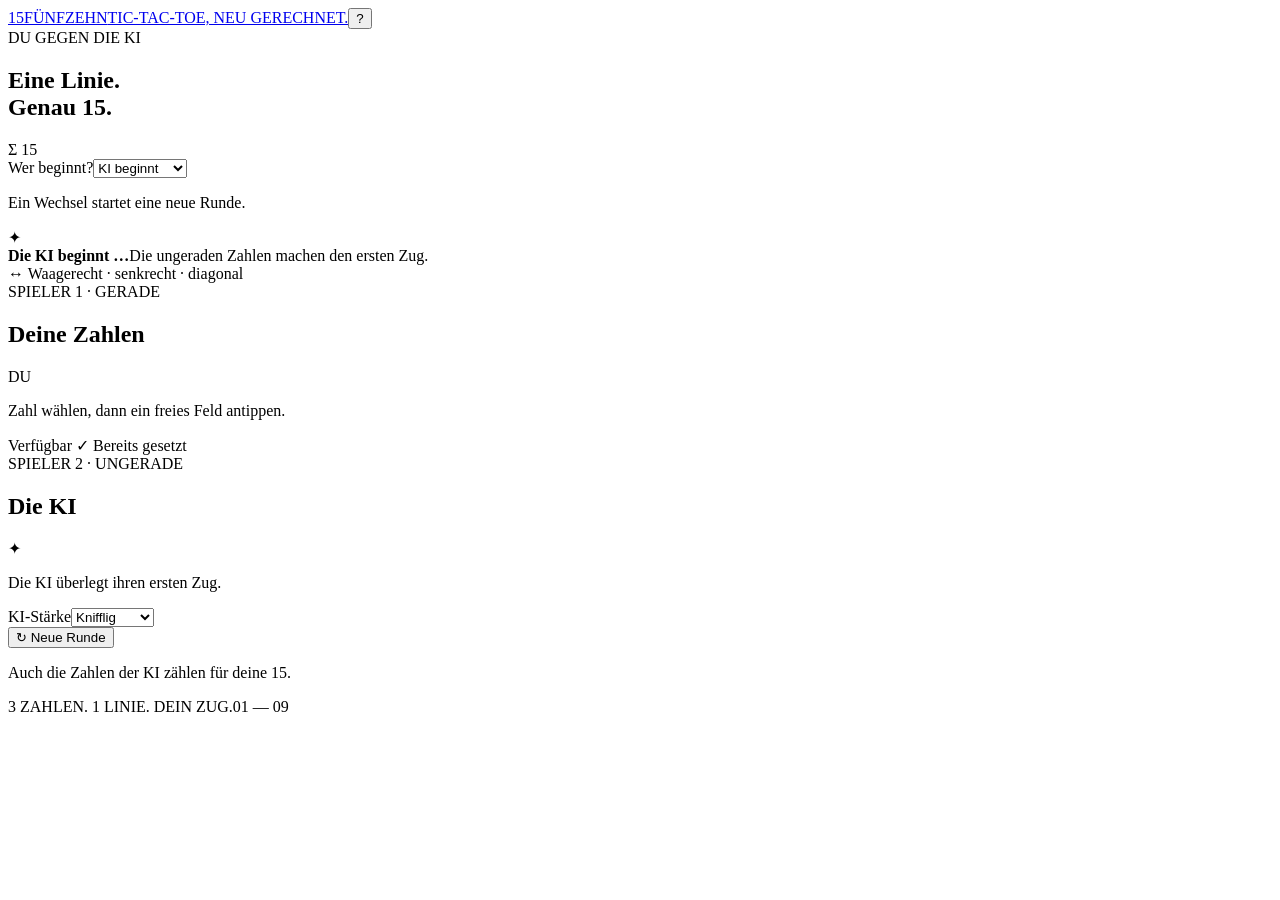
==== index.html @ 296bda31 "Spiel hinzufügen: index.html" ====
<!doctype html>
<html lang="de"><head><meta charset="UTF-8"><meta name="viewport" content="width=device-width,initial-scale=1,viewport-fit=cover"><meta name="theme-color" content="#101319"><meta name="description" content="Drei Zahlen, eine Linie, genau 15. Spiele Zahlen-Tic-Tac-Toe gegen die KI."><title>FÜNFZEHN · Zahlen Tic-Tac-Toe</title><link rel="icon" type="image/svg+xml" href="data:image/svg+xml,%3Csvg xmlns='http://www.w3.org/2000/svg' viewBox='0 0 64 64'%3E%3Crect width='64' height='64' rx='16' fill='%23c8f76b'/%3E%3Ctext x='32' y='44' text-anchor='middle' font-family='Arial' font-weight='bold' font-size='38' fill='%23101319'%3E15%3C/text%3E%3C/svg%3E"><link rel="stylesheet" href="style.css"></head>
<body><main><header><a class="brand" href="./" aria-label="Fünfzehn Startseite"><span class="mark">15</span><span>FÜNFZEHN<span class="subbrand">TIC-TAC-TOE, NEU GERECHNET.</span></span></a><button id="help" class="icon" aria-label="Spielregeln öffnen">?</button></header>
<div class="layout"><section class="game" aria-label="Spielfeld"><div class="gamehead"><div><span class="eyebrow">DU GEGEN DIE KI</span><h1>Eine Linie.<br><span>Genau 15.</span></h1></div><div class="target"><span>Σ</span> 15</div></div><div class="controls starter"><label for="starter">Wer beginnt?</label><select id="starter" aria-describedby="starter-note"><option value="1" selected>KI beginnt</option><option value="0">Du beginnst</option></select></div><p id="starter-note" class="startnote">Ein Wechsel startet eine neue Runde.</p><div class="turn" role="status" aria-live="polite"><span id="turnsymbol" class="turnsymbol">✦</span><div><strong id="status">Die KI beginnt …</strong><span id="hint">Die ungeraden Zahlen machen den ersten Zug.</span></div></div><div id="board" class="board" aria-label="Tic-Tac-Toe Spielfeld"></div><div class="boardnote"><span>↔</span> Waagerecht · senkrecht · diagonal</div><div id="result" class="result" hidden></div></section>
<aside><section class="tray yours"><div class="trayhead"><div><span class="eyebrow">SPIELER 1 · GERADE</span><h2>Deine Zahlen</h2></div><span class="badge">DU</span></div><p id="choose">Zahl wählen, dann ein freies Feld antippen.</p><div id="human" class="numbers"></div><div class="legend"><span class="legendmark"></span> Verfügbar <span class="usedmark">✓</span> Bereits gesetzt</div></section>
<section class="tray opponent"><div class="trayhead"><div><span class="eyebrow">SPIELER 2 · UNGERADE</span><h2>Die KI</h2></div><span class="spark">✦</span></div><div id="ai" class="numbers"></div><p class="last" id="last">Die KI überlegt ihren ersten Zug.</p></section>
<div class="controls"><label for="difficulty">KI-Stärke</label><select id="difficulty"><option value="easy">Entspannt</option><option value="medium" selected>Knifflig</option><option value="hard">Stark</option></select></div><button id="restart" class="restart"><span>↻</span> Neue Runde</button><p class="tip">Auch die Zahlen der KI zählen für deine 15.</p></aside></div><footer><span>3 ZAHLEN. 1 LINIE. DEIN ZUG.</span><span>01 — 09</span></footer></main>
<dialog id="rules"><div class="dialoghead"><h2>So geht Fünfzehn</h2><button class="icon" id="close" aria-label="Spielregeln schließen">×</button></div><ol><li><strong>Du spielst gerade.</strong> Du hast 2, 4, 6 und 8. Die KI hat 1, 3, 5, 7 und 9. Über „Wer beginnt?“ entscheidest du, wer den ersten Zug macht.</li><li><strong>Wählen und setzen.</strong> Tippe zuerst auf deine Zahl, dann auf ein freies Feld. Jede Zahl darf nur einmal verwendet werden.</li><li><strong>Mach die 15 voll.</strong> Wer mit seinem Zug eine waagerechte, senkrechte oder diagonale Linie aus drei Zahlen mit Summe 15 vervollständigt, gewinnt. Beide Farben zählen!</li><li><strong>Wenn du beginnst:</strong> Sobald deine vier Zahlen verbraucht sind, setzt die KI ihre übrigen Zahlen. Auch dabei kann sie noch gewinnen.</li><li><strong>Alles voll, keine 15?</strong> Dann ist die Runde unentschieden.</li></ol><div class="example"><b>2</b><span>+</span><b>9</b><span>+</span><b>4</b><span>=</span><strong>15</strong></div><p>Eine Variante von Numerical Tic-Tac-Toe.</p><a href="https://www.novelgames.com/en/numericaltictactoe/" target="_blank" rel="noopener noreferrer">Mehr über die Spielregeln</a></dialog><script type="module" src="app.js"></script></body></html>
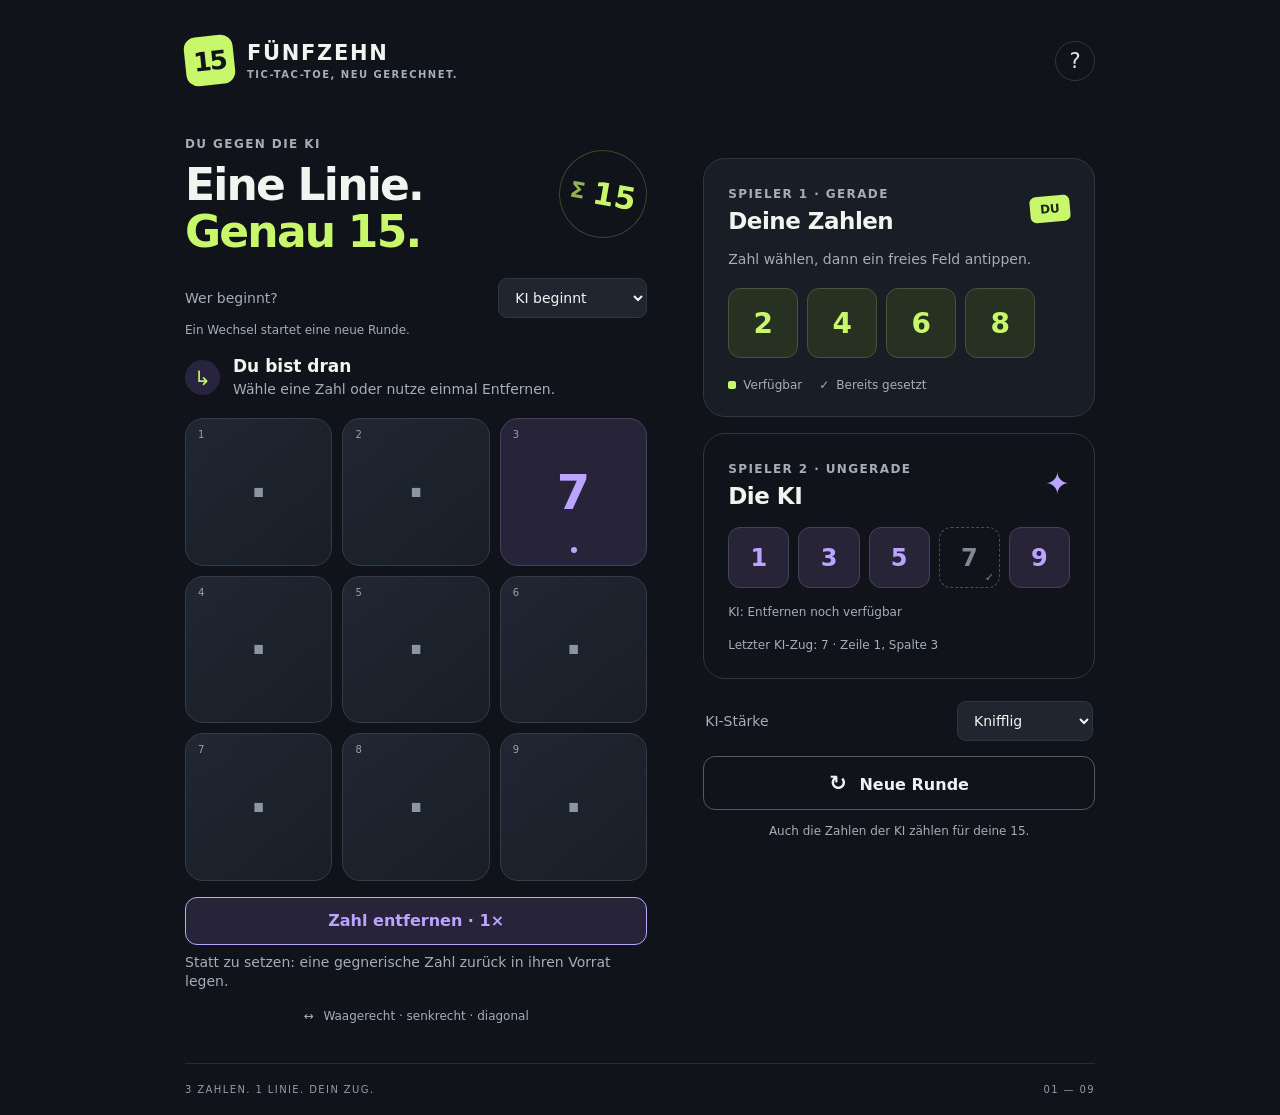
==== commit b03966ba: "Entfernen-Regel mit Anleitung und neuer KI aktivieren" ====
--- a/index.html
+++ b/index.html
@@ -1,8 +1,9 @@
 <!doctype html>
-<html lang="de"><head><meta charset="UTF-8"><meta name="viewport" content="width=device-width,initial-scale=1,viewport-fit=cover"><meta name="theme-color" content="#101319"><meta name="description" content="Drei Zahlen, eine Linie, genau 15. Spiele Zahlen-Tic-Tac-Toe gegen die KI."><title>FÜNFZEHN · Zahlen Tic-Tac-Toe</title><link rel="icon" type="image/svg+xml" href="data:image/svg+xml,%3Csvg xmlns='http://www.w3.org/2000/svg' viewBox='0 0 64 64'%3E%3Crect width='64' height='64' rx='16' fill='%23c8f76b'/%3E%3Ctext x='32' y='44' text-anchor='middle' font-family='Arial' font-weight='bold' font-size='38' fill='%23101319'%3E15%3C/text%3E%3C/svg%3E"><link rel="stylesheet" href="style.css"></head>
+<html lang="de"><head><meta charset="UTF-8"><meta name="viewport" content="width=device-width,initial-scale=1,viewport-fit=cover"><meta name="theme-color" content="#101319"><meta name="description" content="Drei Zahlen, eine Linie, genau 15. Spiele Zahlen-Tic-Tac-Toe gegen die KI."><title>FÜNFZEHN · Zahlen Tic-Tac-Toe</title><link rel="icon" type="image/svg+xml" href="data:image/svg+xml,%3Csvg xmlns='http://www.w3.org/2000/svg' viewBox='0 0 64 64'%3E%3Crect width='64' height='64' rx='16' fill='%23c8f76b'/%3E%3Ctext x='32' y='44' text-anchor='middle' font-family='Arial' font-weight='bold' font-size='38' fill='%23101319'%3E15%3C/text%3E%3C/svg%3E"><link rel="stylesheet" href="style-removal.css"></head>
 <body><main><header><a class="brand" href="./" aria-label="Fünfzehn Startseite"><span class="mark">15</span><span>FÜNFZEHN<span class="subbrand">TIC-TAC-TOE, NEU GERECHNET.</span></span></a><button id="help" class="icon" aria-label="Spielregeln öffnen">?</button></header>
-<div class="layout"><section class="game" aria-label="Spielfeld"><div class="gamehead"><div><span class="eyebrow">DU GEGEN DIE KI</span><h1>Eine Linie.<br><span>Genau 15.</span></h1></div><div class="target"><span>Σ</span> 15</div></div><div class="controls starter"><label for="starter">Wer beginnt?</label><select id="starter" aria-describedby="starter-note"><option value="1" selected>KI beginnt</option><option value="0">Du beginnst</option></select></div><p id="starter-note" class="startnote">Ein Wechsel startet eine neue Runde.</p><div class="turn" role="status" aria-live="polite"><span id="turnsymbol" class="turnsymbol">✦</span><div><strong id="status">Die KI beginnt …</strong><span id="hint">Die ungeraden Zahlen machen den ersten Zug.</span></div></div><div id="board" class="board" aria-label="Tic-Tac-Toe Spielfeld"></div><div class="boardnote"><span>↔</span> Waagerecht · senkrecht · diagonal</div><div id="result" class="result" hidden></div></section>
+<div class="layout"><section class="game" aria-label="Spielfeld"><div class="gamehead"><div><span class="eyebrow">DU GEGEN DIE KI</span><h1>Eine Linie.<br><span>Genau 15.</span></h1></div><div class="target"><span>Σ</span> 15</div></div><div class="controls starter"><label for="starter">Wer beginnt?</label><select id="starter" aria-describedby="starter-note"><option value="1" selected>KI beginnt</option><option value="0">Du beginnst</option></select></div><p id="starter-note" class="startnote">Ein Wechsel startet eine neue Runde.</p><div class="turn" role="status" aria-live="polite"><span id="turnsymbol" class="turnsymbol">✦</span><div><strong id="status">Die KI beginnt …</strong><span id="hint">Die ungeraden Zahlen machen den ersten Zug.</span></div></div><div id="board" class="board" aria-label="Tic-Tac-Toe Spielfeld"></div><button id="remove" class="remove-action" aria-pressed="false" aria-describedby="remove-note">Zahl entfernen · 1×</button><p id="remove-note" class="remove-note">Statt zu setzen: eine gegnerische Zahl zurück in ihren Vorrat legen.</p><div class="boardnote"><span>↔</span> Waagerecht · senkrecht · diagonal</div><div id="result" class="result" hidden></div></section>
 <aside><section class="tray yours"><div class="trayhead"><div><span class="eyebrow">SPIELER 1 · GERADE</span><h2>Deine Zahlen</h2></div><span class="badge">DU</span></div><p id="choose">Zahl wählen, dann ein freies Feld antippen.</p><div id="human" class="numbers"></div><div class="legend"><span class="legendmark"></span> Verfügbar <span class="usedmark">✓</span> Bereits gesetzt</div></section>
-<section class="tray opponent"><div class="trayhead"><div><span class="eyebrow">SPIELER 2 · UNGERADE</span><h2>Die KI</h2></div><span class="spark">✦</span></div><div id="ai" class="numbers"></div><p class="last" id="last">Die KI überlegt ihren ersten Zug.</p></section>
+<section class="tray opponent"><div class="trayhead"><div><span class="eyebrow">SPIELER 2 · UNGERADE</span><h2>Die KI</h2></div><span class="spark">✦</span></div><div id="ai" class="numbers"></div><p id="ai-removal" class="last">KI: Entfernen noch verfügbar</p><p class="last" id="last">Die KI überlegt ihren ersten Zug.</p></section>
 <div class="controls"><label for="difficulty">KI-Stärke</label><select id="difficulty"><option value="easy">Entspannt</option><option value="medium" selected>Knifflig</option><option value="hard">Stark</option></select></div><button id="restart" class="restart"><span>↻</span> Neue Runde</button><p class="tip">Auch die Zahlen der KI zählen für deine 15.</p></aside></div><footer><span>3 ZAHLEN. 1 LINIE. DEIN ZUG.</span><span>01 — 09</span></footer></main>
-<dialog id="rules"><div class="dialoghead"><h2>So geht Fünfzehn</h2><button class="icon" id="close" aria-label="Spielregeln schließen">×</button></div><ol><li><strong>Du spielst gerade.</strong> Du hast 2, 4, 6 und 8. Die KI hat 1, 3, 5, 7 und 9. Über „Wer beginnt?“ entscheidest du, wer den ersten Zug macht.</li><li><strong>Wählen und setzen.</strong> Tippe zuerst auf deine Zahl, dann auf ein freies Feld. Jede Zahl darf nur einmal verwendet werden.</li><li><strong>Mach die 15 voll.</strong> Wer mit seinem Zug eine waagerechte, senkrechte oder diagonale Linie aus drei Zahlen mit Summe 15 vervollständigt, gewinnt. Beide Farben zählen!</li><li><strong>Wenn du beginnst:</strong> Sobald deine vier Zahlen verbraucht sind, setzt die KI ihre übrigen Zahlen. Auch dabei kann sie noch gewinnen.</li><li><strong>Alles voll, keine 15?</strong> Dann ist die Runde unentschieden.</li></ol><div class="example"><b>2</b><span>+</span><b>9</b><span>+</span><b>4</b><span>=</span><strong>15</strong></div><p>Eine Variante von Numerical Tic-Tac-Toe.</p><a href="https://www.novelgames.com/en/numericaltictactoe/" target="_blank" rel="noopener noreferrer">Mehr über die Spielregeln</a></dialog><script type="module" src="app.js"></script></body></html>
+<dialog id="rules"><div class="dialoghead"><h2>So geht Fünfzehn</h2><button class="icon" id="close" aria-label="Spielregeln schließen">×</button></div><ol><li><strong>Du spielst gerade.</strong> Du hast 2, 4, 6 und 8. Die KI hat 1, 3, 5, 7 und 9. Über „Wer beginnt?“ entscheidest du, wer den ersten Zug macht.</li><li><strong>Wählen und setzen.</strong> Tippe zuerst auf deine Zahl, dann auf ein freies Feld. Jede Zahl darf nur einmal gleichzeitig auf dem Brett liegen.</li><li><strong>Mach die 15 voll.</strong> Wer mit seinem Zug eine waagerechte, senkrechte oder diagonale Linie aus drei Zahlen mit Summe 15 vervollständigt, gewinnt. Beide Farben zählen!</li><li><strong>Einmal entfernen.</strong> Jede Seite darf einmal pro Runde eine gegnerische Zahl entfernen statt selbst zu setzen. Die entfernte Zahl geht zurück in den Vorrat und darf erneut gesetzt werden. Du kannst die Auswahl vor dem Antippen einer Zahl abbrechen. Eine fertige 15 gewinnt sofort und kann nicht mehr entfernt werden.</li><li><strong>Keine Zahl mehr übrig?</strong> Du darfst noch entfernen, wenn deine Aktion verfügbar ist. Wer weder setzen noch entfernen kann, setzt aus.</li><li><strong>Alles voll, keine 15?</strong> Dann ist die Runde unentschieden.</li></ol><div class="example"><b>2</b><span>+</span><b>9</b><span>+</span><b>4</b><span>=</span><strong>15</strong></div><p>Eine Variante von Numerical Tic-Tac-Toe.</p><a href="https://www.novelgames.com/en/numericaltictactoe/" target="_blank" rel="noopener noreferrer">Mehr über die Spielregeln</a></dialog><script type="module" src="app-removal.js"></script></body></html>
+
--- a/style-removal.css
+++ b/style-removal.css
@@ -0,0 +1,6 @@
+:root{color-scheme:dark;--bg:#101319;--panel:#191e26;--muted:#a4adba;--lime:#c8f76b;--purple:#bba4ff;--border:#303641}*{box-sizing:border-box}body{margin:0;background:var(--bg);color:#f2f5ef;font-family:Inter,ui-sans-serif,system-ui,-apple-system,BlinkMacSystemFont,"Segoe UI",sans-serif;font-size:16px;-webkit-tap-highlight-color:transparent}button,select{font:inherit}button,a,select{touch-action:manipulation}button{cursor:pointer}button:focus-visible,a:focus-visible,select:focus-visible{outline:3px solid white;outline-offset:4px}main{max-width:990px;padding:36px 40px 20px;margin:auto}header{display:flex;align-items:center;justify-content:space-between;margin-bottom:48px}.brand{display:flex;gap:13px;align-items:center;color:inherit;text-decoration:none;font-weight:850;font-size:21px;letter-spacing:1.7px}.mark{display:grid;place-items:center;background:var(--lime);color:var(--bg);font-size:26px;letter-spacing:-2px;border-radius:12px;width:49px;height:49px;transform:rotate(-6deg)}.subbrand{display:block;font-size:10px;letter-spacing:1.5px;color:var(--muted);margin-top:4px}.icon{width:40px;height:40px;border:1px solid var(--border);border-radius:50%;background:transparent;color:#e2e7ec;font-size:21px}.layout{display:grid;grid-template-columns:1.18fr 1fr;gap:56px}.gamehead{display:flex;align-items:center;justify-content:space-between;margin-bottom:23px}.eyebrow{font-size:12px;letter-spacing:1.4px;font-weight:700;color:var(--muted)}h1{font-size:44px;letter-spacing:-1.8px;line-height:1.06;margin:10px 0 0}h1 span{color:var(--lime)}.target{font-size:31px;color:var(--lime);font-weight:700;border:1px solid #3b4829;border-radius:100%;width:88px;height:88px;display:flex;align-items:center;justify-content:center;gap:8px;transform:rotate(10deg)}.target span{font-size:22px;opacity:.7}.turn{display:flex;gap:13px;align-items:center;min-height:75px;padding:12px 0 18px}.turnsymbol{width:35px;height:35px;display:grid;place-items:center;border-radius:50%;background:#29243d;color:var(--purple);font-size:20px;flex-shrink:0}.turn strong{font-size:17px}.turn #hint{display:block;font-size:14px;color:var(--muted);margin-top:4px;line-height:1.4}.board{display:grid;grid-template-columns:repeat(3,1fr);gap:10px}.cell{aspect-ratio:1;border:1px solid #343c47;border-radius:18px;background:linear-gradient(140deg,#202733,#191e26);color:#8b96a5;position:relative;font-size:clamp(32px,5vw,48px);font-weight:750;transition:background .15s,transform .15s,border-color .15s}.cell:not(:disabled):hover{border-color:var(--lime);background:#283126}.cell:not(:disabled):active{transform:scale(.95)}.cell:disabled{cursor:default}.cell.even{color:var(--lime);background:#232d20;border-color:#485634}.cell.odd{color:var(--purple);background:#27243a;border-color:#49405e}.cell .position{position:absolute;font-size:10px;color:#96a0af;left:12px;top:10px;font-weight:500}.cell.win{border:2px solid var(--lime);box-shadow:0 0 23px #c8f71816}.cell.latest:after{content:"";position:absolute;bottom:12px;left:calc(50% - 3px);width:6px;height:6px;background:currentColor;border-radius:50%}.boardnote{color:var(--muted);font-size:12px;text-align:center;margin-top:17px}.boardnote span{margin-right:6px}aside{padding-top:9px}.tray{border:1px solid var(--border);border-radius:22px;padding:24px;background:var(--panel)}.trayhead{display:flex;justify-content:space-between;align-items:center}h2{font-size:23px;letter-spacing:-.5px;margin:6px 0 0}.badge{background:var(--lime);color:#1e2813;border-radius:6px;font-size:12px;font-weight:850;padding:6px 10px;transform:rotate(-5deg)}.tray p{color:var(--muted);font-size:14px;line-height:1.5;margin:15px 0}.numbers{display:flex;gap:9px;margin-top:18px}.number{flex:1;min-width:0;aspect-ratio:1;max-width:70px;display:grid;place-items:center;position:relative;border:1px solid #47543a;border-radius:12px;background:#273122;color:var(--lime);font-size:28px;font-weight:700}.number.selected{background:var(--lime);color:#141d0b;box-shadow:0 0 0 3px var(--panel),0 0 0 5px #8aab4e}.number.used{color:#7f8995;background:transparent;border:1px dashed #46505d;cursor:default}.number.used:after{content:"✓";font-size:11px;position:absolute;bottom:3px;right:5px}.legend{font-size:12px;color:var(--muted);display:flex;gap:7px;align-items:center;margin-top:20px}.legendmark{width:8px;height:8px;border-radius:2px;background:var(--lime)}.usedmark{margin-left:10px}.opponent{margin-top:16px;background:transparent}.opponent .number{color:var(--purple);background:#282438;border-color:#484059;font-size:24px}.opponent .number.used{color:#7f8995;background:transparent;border:1px dashed #46505d}.spark{color:var(--purple);font-size:30px}.opponent .last{margin-bottom:0;font-size:12px}.controls{display:flex;justify-content:space-between;gap:12px;align-items:center;margin:22px 2px 15px;font-size:14px;color:var(--muted)}select{background:#20262f;color:#f4f5f3;border:1px solid var(--border);border-radius:9px;padding:10px 30px 10px 12px;font-size:14px}.restart{width:100%;padding:14px;border:1px solid #525a66;border-radius:12px;background:transparent;color:#edf1f4;font-weight:650}.restart:hover{background:#242c36}.restart span{font-size:21px;margin-right:7px}.tip{text-align:center;color:var(--muted);font-size:12px;line-height:1.5}footer{border-top:1px solid #272d37;margin-top:40px;padding-top:20px;display:flex;justify-content:space-between;font-size:10px;letter-spacing:1.4px;color:#909baa}.result{padding:16px;text-align:center;background:#232e20;border:1px solid #546940;border-radius:13px;margin-top:18px;color:var(--lime);font-weight:650}dialog{width:min(480px,calc(100% - 30px));background:var(--panel);color:#f3f5f1;border:1px solid var(--border);border-radius:22px;padding:25px;max-height:90dvh}dialog::backdrop{background:#000b;backdrop-filter:blur(5px)}.dialoghead{display:flex;align-items:center;justify-content:space-between;gap:12px}.dialoghead h2{margin:0}dialog ol{padding-left:23px;line-height:1.6}dialog li{padding:7px 0 7px 4px;color:#b9c1cd}dialog strong{color:#f1f3ef}dialog p,dialog a{font-size:14px;color:var(--muted)}dialog a{color:var(--lime)}.example{display:flex;align-items:center;justify-content:space-between;padding:18px 12px;border-radius:12px;background:#101319}.example b{color:var(--lime);font-size:25px}.example b:nth-of-type(2){color:var(--purple)}.example strong{color:var(--lime);font-size:28px}@media(max-width:700px){main{max-width:460px;padding:20px 20px max(18px,env(safe-area-inset-bottom))}header{margin-bottom:25px}.brand{font-size:19px}.mark{width:42px;height:42px;font-size:25px}.subbrand{font-size:9px}.layout{display:flex;flex-direction:column;gap:22px}.gamehead{margin-bottom:5px}h1{font-size:35px}.target{width:70px;height:70px;font-size:27px}.eyebrow{font-size:10px}.turn{min-height:72px;padding-bottom:13px}.turn #hint{font-size:13px}.board{gap:8px}.cell{border-radius:15px;font-size:40px}.boardnote{margin-top:12px;font-size:11px}aside{padding-top:0}.tray{padding:18px;border-radius:18px}.tray h2{font-size:21px}.tray p{margin:9px 0;font-size:13px}.numbers{margin-top:15px;gap:12px}.number{max-width:none;aspect-ratio:auto;height:53px;font-size:27px}.legend{margin-top:15px}.opponent{margin-top:12px}.opponent .number{height:43px}.opponent .numbers{gap:9px}.opponent h2{font-size:19px}.opponent .last{margin-top:12px}.controls{margin-top:17px}footer{margin-top:25px;font-size:9px}.tip{font-size:12px}.cell .position{font-size:10px}}@media(prefers-reduced-motion:reduce){*{transition:none!important}}@media(min-width:701px){aside{padding-top:25px}}
+
+.controls.starter{margin:18px 0 5px}.startnote{font-size:12px;color:var(--muted);margin:0 0 6px}
+
+
+.remove-action{width:100%;min-height:48px;margin-top:16px;padding:12px;border:1px solid var(--purple);border-radius:12px;background:#27243a;color:var(--purple);font-weight:650}.remove-action[aria-pressed="true"]{background:var(--purple);color:#101319}.remove-action:disabled{opacity:.5;cursor:default}.remove-note{font-size:14px;color:var(--muted);line-height:1.4;margin:8px 0}.cell.removable{border:2px dashed var(--purple);cursor:pointer}.cell.removable:not(:disabled):hover{border-color:white;background:#3a3153}
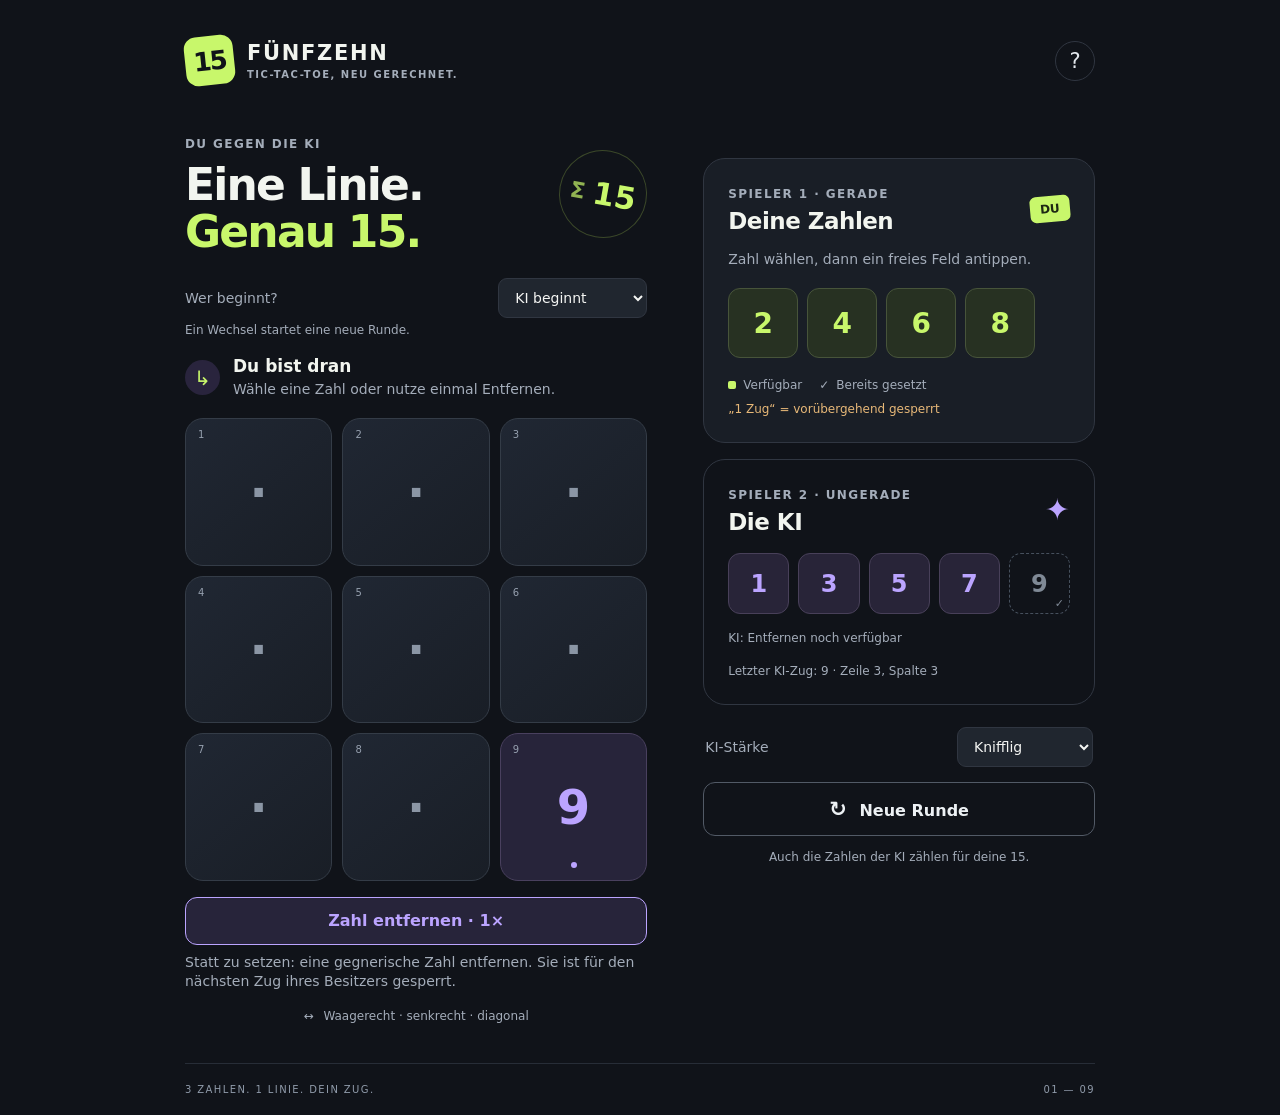
==== commit b6f63332: "Entfernte Zahlen für einen Besitzerzug sperren: index.html" ====
--- a/index.html
+++ b/index.html
@@ -1,9 +1,9 @@
 <!doctype html>
-<html lang="de"><head><meta charset="UTF-8"><meta name="viewport" content="width=device-width,initial-scale=1,viewport-fit=cover"><meta name="theme-color" content="#101319"><meta name="description" content="Drei Zahlen, eine Linie, genau 15. Spiele Zahlen-Tic-Tac-Toe gegen die KI."><title>FÜNFZEHN · Zahlen Tic-Tac-Toe</title><link rel="icon" type="image/svg+xml" href="data:image/svg+xml,%3Csvg xmlns='http://www.w3.org/2000/svg' viewBox='0 0 64 64'%3E%3Crect width='64' height='64' rx='16' fill='%23c8f76b'/%3E%3Ctext x='32' y='44' text-anchor='middle' font-family='Arial' font-weight='bold' font-size='38' fill='%23101319'%3E15%3C/text%3E%3C/svg%3E"><link rel="stylesheet" href="style-removal.css"></head>
+<html lang="de"><head><meta charset="UTF-8"><meta name="viewport" content="width=device-width,initial-scale=1,viewport-fit=cover"><meta name="theme-color" content="#101319"><meta name="description" content="Drei Zahlen, eine Linie, genau 15. Spiele Zahlen-Tic-Tac-Toe gegen die KI."><title>FÜNFZEHN · Zahlen Tic-Tac-Toe</title><link rel="icon" type="image/svg+xml" href="data:image/svg+xml,%3Csvg xmlns='http://www.w3.org/2000/svg' viewBox='0 0 64 64'%3E%3Crect width='64' height='64' rx='16' fill='%23c8f76b'/%3E%3Ctext x='32' y='44' text-anchor='middle' font-family='Arial' font-weight='bold' font-size='38' fill='%23101319'%3E15%3C/text%3E%3C/svg%3E"><link rel="stylesheet" href="style-removal.css?v=lock1"></head>
 <body><main><header><a class="brand" href="./" aria-label="Fünfzehn Startseite"><span class="mark">15</span><span>FÜNFZEHN<span class="subbrand">TIC-TAC-TOE, NEU GERECHNET.</span></span></a><button id="help" class="icon" aria-label="Spielregeln öffnen">?</button></header>
-<div class="layout"><section class="game" aria-label="Spielfeld"><div class="gamehead"><div><span class="eyebrow">DU GEGEN DIE KI</span><h1>Eine Linie.<br><span>Genau 15.</span></h1></div><div class="target"><span>Σ</span> 15</div></div><div class="controls starter"><label for="starter">Wer beginnt?</label><select id="starter" aria-describedby="starter-note"><option value="1" selected>KI beginnt</option><option value="0">Du beginnst</option></select></div><p id="starter-note" class="startnote">Ein Wechsel startet eine neue Runde.</p><div class="turn" role="status" aria-live="polite"><span id="turnsymbol" class="turnsymbol">✦</span><div><strong id="status">Die KI beginnt …</strong><span id="hint">Die ungeraden Zahlen machen den ersten Zug.</span></div></div><div id="board" class="board" aria-label="Tic-Tac-Toe Spielfeld"></div><button id="remove" class="remove-action" aria-pressed="false" aria-describedby="remove-note">Zahl entfernen · 1×</button><p id="remove-note" class="remove-note">Statt zu setzen: eine gegnerische Zahl zurück in ihren Vorrat legen.</p><div class="boardnote"><span>↔</span> Waagerecht · senkrecht · diagonal</div><div id="result" class="result" hidden></div></section>
-<aside><section class="tray yours"><div class="trayhead"><div><span class="eyebrow">SPIELER 1 · GERADE</span><h2>Deine Zahlen</h2></div><span class="badge">DU</span></div><p id="choose">Zahl wählen, dann ein freies Feld antippen.</p><div id="human" class="numbers"></div><div class="legend"><span class="legendmark"></span> Verfügbar <span class="usedmark">✓</span> Bereits gesetzt</div></section>
+<div class="layout"><section class="game" aria-label="Spielfeld"><div class="gamehead"><div><span class="eyebrow">DU GEGEN DIE KI</span><h1>Eine Linie.<br><span>Genau 15.</span></h1></div><div class="target"><span>Σ</span> 15</div></div><div class="controls starter"><label for="starter">Wer beginnt?</label><select id="starter" aria-describedby="starter-note"><option value="1" selected>KI beginnt</option><option value="0">Du beginnst</option></select></div><p id="starter-note" class="startnote">Ein Wechsel startet eine neue Runde.</p><div class="turn" role="status" aria-live="polite"><span id="turnsymbol" class="turnsymbol">✦</span><div><strong id="status">Die KI beginnt …</strong><span id="hint">Die ungeraden Zahlen machen den ersten Zug.</span></div></div><div id="board" class="board" aria-label="Tic-Tac-Toe Spielfeld"></div><button id="remove" class="remove-action" aria-pressed="false" aria-describedby="remove-note">Zahl entfernen · 1×</button><p id="remove-note" class="remove-note">Statt zu setzen: eine gegnerische Zahl entfernen. Sie ist für den nächsten Zug ihres Besitzers gesperrt.</p><div class="boardnote"><span>↔</span> Waagerecht · senkrecht · diagonal</div><div id="result" class="result" hidden></div></section>
+<aside><section class="tray yours"><div class="trayhead"><div><span class="eyebrow">SPIELER 1 · GERADE</span><h2>Deine Zahlen</h2></div><span class="badge">DU</span></div><p id="choose">Zahl wählen, dann ein freies Feld antippen.</p><div id="human" class="numbers"></div><div class="legend"><span class="legendmark"></span> Verfügbar <span class="usedmark">✓</span> Bereits gesetzt</div><p class="lock-legend">„1 Zug“ = vorübergehend gesperrt</p></section>
 <section class="tray opponent"><div class="trayhead"><div><span class="eyebrow">SPIELER 2 · UNGERADE</span><h2>Die KI</h2></div><span class="spark">✦</span></div><div id="ai" class="numbers"></div><p id="ai-removal" class="last">KI: Entfernen noch verfügbar</p><p class="last" id="last">Die KI überlegt ihren ersten Zug.</p></section>
 <div class="controls"><label for="difficulty">KI-Stärke</label><select id="difficulty"><option value="easy">Entspannt</option><option value="medium" selected>Knifflig</option><option value="hard">Stark</option></select></div><button id="restart" class="restart"><span>↻</span> Neue Runde</button><p class="tip">Auch die Zahlen der KI zählen für deine 15.</p></aside></div><footer><span>3 ZAHLEN. 1 LINIE. DEIN ZUG.</span><span>01 — 09</span></footer></main>
-<dialog id="rules"><div class="dialoghead"><h2>So geht Fünfzehn</h2><button class="icon" id="close" aria-label="Spielregeln schließen">×</button></div><ol><li><strong>Du spielst gerade.</strong> Du hast 2, 4, 6 und 8. Die KI hat 1, 3, 5, 7 und 9. Über „Wer beginnt?“ entscheidest du, wer den ersten Zug macht.</li><li><strong>Wählen und setzen.</strong> Tippe zuerst auf deine Zahl, dann auf ein freies Feld. Jede Zahl darf nur einmal gleichzeitig auf dem Brett liegen.</li><li><strong>Mach die 15 voll.</strong> Wer mit seinem Zug eine waagerechte, senkrechte oder diagonale Linie aus drei Zahlen mit Summe 15 vervollständigt, gewinnt. Beide Farben zählen!</li><li><strong>Einmal entfernen.</strong> Jede Seite darf einmal pro Runde eine gegnerische Zahl entfernen statt selbst zu setzen. Die entfernte Zahl geht zurück in den Vorrat und darf erneut gesetzt werden. Du kannst die Auswahl vor dem Antippen einer Zahl abbrechen. Eine fertige 15 gewinnt sofort und kann nicht mehr entfernt werden.</li><li><strong>Keine Zahl mehr übrig?</strong> Du darfst noch entfernen, wenn deine Aktion verfügbar ist. Wer weder setzen noch entfernen kann, setzt aus.</li><li><strong>Alles voll, keine 15?</strong> Dann ist die Runde unentschieden.</li></ol><div class="example"><b>2</b><span>+</span><b>9</b><span>+</span><b>4</b><span>=</span><strong>15</strong></div><p>Eine Variante von Numerical Tic-Tac-Toe.</p><a href="https://www.novelgames.com/en/numericaltictactoe/" target="_blank" rel="noopener noreferrer">Mehr über die Spielregeln</a></dialog><script type="module" src="app-removal.js"></script></body></html>
+<dialog id="rules"><div class="dialoghead"><h2>So geht Fünfzehn</h2><button class="icon" id="close" aria-label="Spielregeln schließen">×</button></div><ol><li><strong>Du spielst gerade.</strong> Du hast 2, 4, 6 und 8. Die KI hat 1, 3, 5, 7 und 9. Über „Wer beginnt?“ entscheidest du, wer den ersten Zug macht.</li><li><strong>Wählen und setzen.</strong> Tippe zuerst auf deine Zahl, dann auf ein freies Feld. Jede Zahl darf nur einmal gleichzeitig auf dem Brett liegen.</li><li><strong>Mach die 15 voll.</strong> Wer mit seinem Zug eine waagerechte, senkrechte oder diagonale Linie aus drei Zahlen mit Summe 15 vervollständigt, gewinnt. Beide Farben zählen!</li><li><strong>Einmal entfernen.</strong> Jede Seite darf einmal pro Runde eine gegnerische Zahl entfernen statt selbst zu setzen. Die entfernte Zahl geht zurück in den Vorrat, bleibt aber für den nächsten Zug ihres Besitzers gesperrt. Erst nach diesem Zug darf sie wieder gesetzt werden. Auch eigenes Entfernen zählt als Zug. Ist weder Setzen noch Entfernen möglich, wird automatisch ausgesetzt und die Sperre aufgehoben. Du kannst die Auswahl vor dem Antippen einer Zahl abbrechen. Eine fertige 15 gewinnt sofort und kann nicht mehr entfernt werden.</li><li><strong>Keine Zahl mehr übrig?</strong> Du darfst noch entfernen, wenn deine Aktion verfügbar ist. Wer weder setzen noch entfernen kann, setzt aus.</li><li><strong>Alles voll, keine 15?</strong> Dann ist die Runde unentschieden.</li></ol><div class="example"><b>2</b><span>+</span><b>9</b><span>+</span><b>4</b><span>=</span><strong>15</strong></div><p>Eine Variante von Numerical Tic-Tac-Toe.</p><a href="https://www.novelgames.com/en/numericaltictactoe/" target="_blank" rel="noopener noreferrer">Mehr über die Spielregeln</a></dialog><script type="module" src="app-removal.js?v=lock1"></script></body></html>
 
--- a/style-removal.css
+++ b/style-removal.css
@@ -4,3 +4,5 @@
 
 
 .remove-action{width:100%;min-height:48px;margin-top:16px;padding:12px;border:1px solid var(--purple);border-radius:12px;background:#27243a;color:var(--purple);font-weight:650}.remove-action[aria-pressed="true"]{background:var(--purple);color:#101319}.remove-action:disabled{opacity:.5;cursor:default}.remove-note{font-size:14px;color:var(--muted);line-height:1.4;margin:8px 0}.cell.removable{border:2px dashed var(--purple);cursor:pointer}.cell.removable:not(:disabled):hover{border-color:white;background:#3a3153}
+
+.number.blocked,.opponent .number.blocked{color:#e7b878;background:repeating-linear-gradient(135deg,#30281f,#30281f 6px,#211e1a 6px,#211e1a 12px);border:1px dashed #e7b878;cursor:not-allowed;padding-bottom:14px}.number.blocked:after{content:"1 Zug";position:absolute;bottom:2px;font-size:12px;font-weight:600}.tray .lock-legend{font-size:12px;margin:8px 0 0;color:#e7b878}
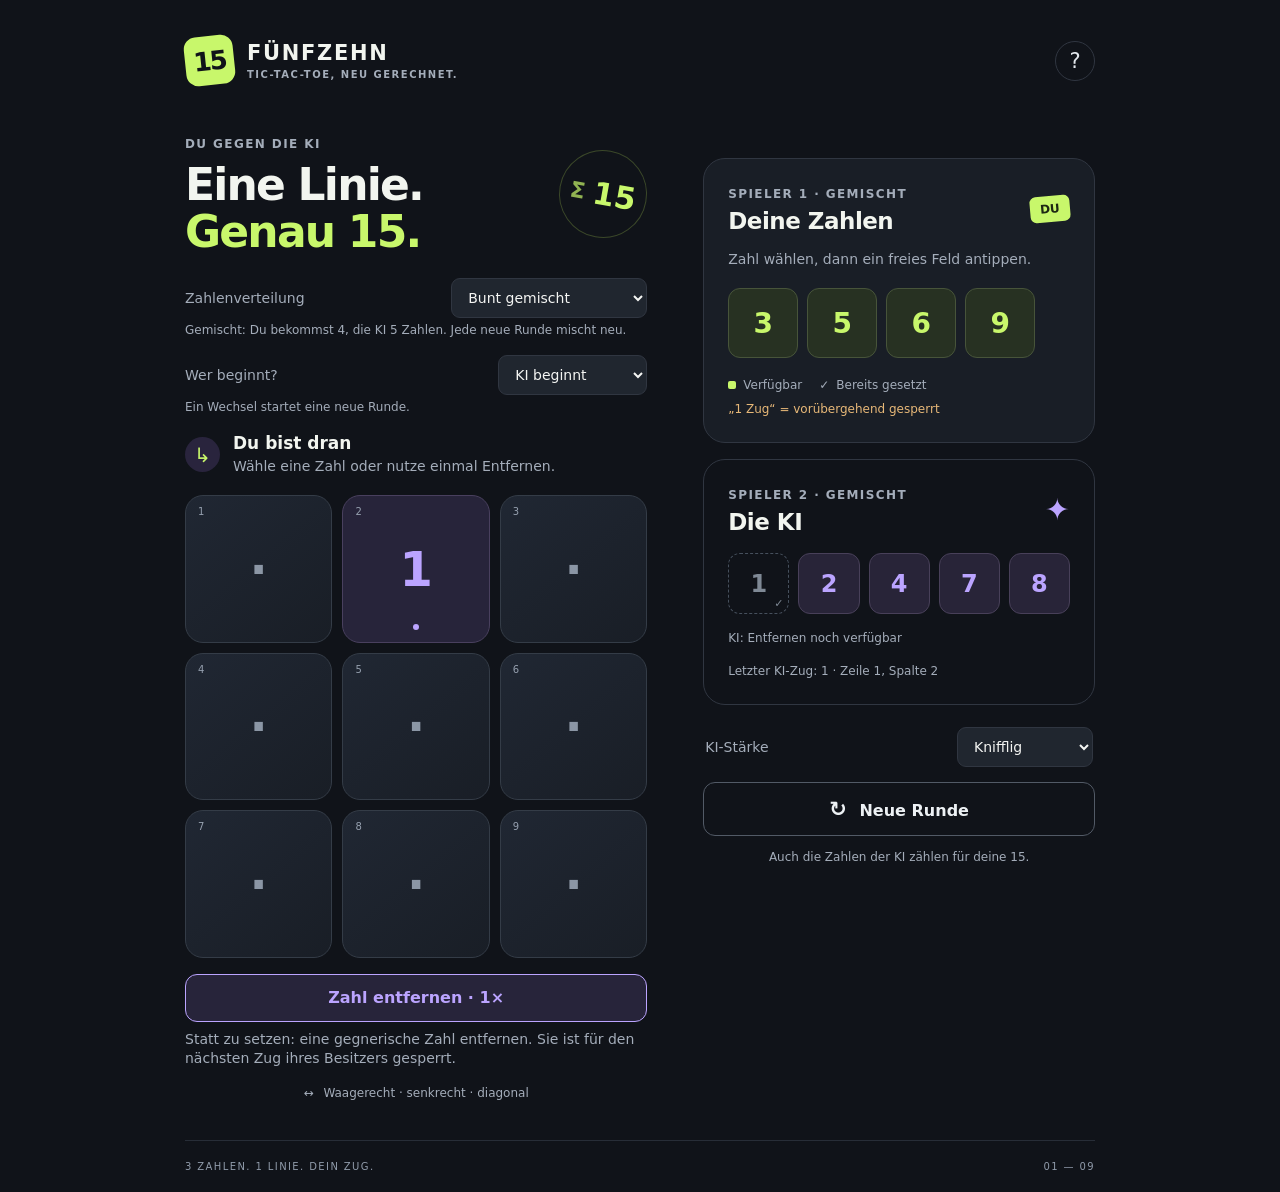
==== commit 674b76ed: "Variante Bunt gemischt aktivieren, klassische Verteilung beibehalten" ====
--- a/index.html
+++ b/index.html
@@ -1,9 +1,9 @@
 <!doctype html>
-<html lang="de"><head><meta charset="UTF-8"><meta name="viewport" content="width=device-width,initial-scale=1,viewport-fit=cover"><meta name="theme-color" content="#101319"><meta name="description" content="Drei Zahlen, eine Linie, genau 15. Spiele Zahlen-Tic-Tac-Toe gegen die KI."><title>FÜNFZEHN · Zahlen Tic-Tac-Toe</title><link rel="icon" type="image/svg+xml" href="data:image/svg+xml,%3Csvg xmlns='http://www.w3.org/2000/svg' viewBox='0 0 64 64'%3E%3Crect width='64' height='64' rx='16' fill='%23c8f76b'/%3E%3Ctext x='32' y='44' text-anchor='middle' font-family='Arial' font-weight='bold' font-size='38' fill='%23101319'%3E15%3C/text%3E%3C/svg%3E"><link rel="stylesheet" href="style-removal.css?v=lock1"></head>
+<html lang="de"><head><meta charset="UTF-8"><meta name="viewport" content="width=device-width,initial-scale=1,viewport-fit=cover"><meta name="theme-color" content="#101319"><meta name="description" content="Drei Zahlen, eine Linie, genau 15. Spiele Zahlen-Tic-Tac-Toe gegen die KI."><title>FÜNFZEHN · Zahlen Tic-Tac-Toe</title><link rel="icon" type="image/svg+xml" href="data:image/svg+xml,%3Csvg xmlns='http://www.w3.org/2000/svg' viewBox='0 0 64 64'%3E%3Crect width='64' height='64' rx='16' fill='%23c8f76b'/%3E%3Ctext x='32' y='44' text-anchor='middle' font-family='Arial' font-weight='bold' font-size='38' fill='%23101319'%3E15%3C/text%3E%3C/svg%3E"><link rel="stylesheet" href="style-mixed.css"></head>
 <body><main><header><a class="brand" href="./" aria-label="Fünfzehn Startseite"><span class="mark">15</span><span>FÜNFZEHN<span class="subbrand">TIC-TAC-TOE, NEU GERECHNET.</span></span></a><button id="help" class="icon" aria-label="Spielregeln öffnen">?</button></header>
-<div class="layout"><section class="game" aria-label="Spielfeld"><div class="gamehead"><div><span class="eyebrow">DU GEGEN DIE KI</span><h1>Eine Linie.<br><span>Genau 15.</span></h1></div><div class="target"><span>Σ</span> 15</div></div><div class="controls starter"><label for="starter">Wer beginnt?</label><select id="starter" aria-describedby="starter-note"><option value="1" selected>KI beginnt</option><option value="0">Du beginnst</option></select></div><p id="starter-note" class="startnote">Ein Wechsel startet eine neue Runde.</p><div class="turn" role="status" aria-live="polite"><span id="turnsymbol" class="turnsymbol">✦</span><div><strong id="status">Die KI beginnt …</strong><span id="hint">Die ungeraden Zahlen machen den ersten Zug.</span></div></div><div id="board" class="board" aria-label="Tic-Tac-Toe Spielfeld"></div><button id="remove" class="remove-action" aria-pressed="false" aria-describedby="remove-note">Zahl entfernen · 1×</button><p id="remove-note" class="remove-note">Statt zu setzen: eine gegnerische Zahl entfernen. Sie ist für den nächsten Zug ihres Besitzers gesperrt.</p><div class="boardnote"><span>↔</span> Waagerecht · senkrecht · diagonal</div><div id="result" class="result" hidden></div></section>
-<aside><section class="tray yours"><div class="trayhead"><div><span class="eyebrow">SPIELER 1 · GERADE</span><h2>Deine Zahlen</h2></div><span class="badge">DU</span></div><p id="choose">Zahl wählen, dann ein freies Feld antippen.</p><div id="human" class="numbers"></div><div class="legend"><span class="legendmark"></span> Verfügbar <span class="usedmark">✓</span> Bereits gesetzt</div><p class="lock-legend">„1 Zug“ = vorübergehend gesperrt</p></section>
-<section class="tray opponent"><div class="trayhead"><div><span class="eyebrow">SPIELER 2 · UNGERADE</span><h2>Die KI</h2></div><span class="spark">✦</span></div><div id="ai" class="numbers"></div><p id="ai-removal" class="last">KI: Entfernen noch verfügbar</p><p class="last" id="last">Die KI überlegt ihren ersten Zug.</p></section>
+<div class="layout"><section class="game" aria-label="Spielfeld"><div class="gamehead"><div><span class="eyebrow">DU GEGEN DIE KI</span><h1>Eine Linie.<br><span>Genau 15.</span></h1></div><div class="target"><span>Σ</span> 15</div></div><div class="controls variant"><label for="variant">Zahlenverteilung</label><select id="variant" aria-describedby="variant-note"><option value="mixed" selected>Bunt gemischt</option><option value="classic">Gerade / ungerade</option></select></div><p id="variant-note" class="startnote">Gemischt: Du bekommst 4, die KI 5 Zahlen. Jede neue Runde mischt neu.</p><div class="controls starter"><label for="starter">Wer beginnt?</label><select id="starter" aria-describedby="starter-note"><option value="1" selected>KI beginnt</option><option value="0">Du beginnst</option></select></div><p id="starter-note" class="startnote">Ein Wechsel startet eine neue Runde.</p><div class="turn" role="status" aria-live="polite"><span id="turnsymbol" class="turnsymbol">✦</span><div><strong id="status">Die KI beginnt …</strong><span id="hint">Der gewählte Startspieler eröffnet die Runde.</span></div></div><div id="board" class="board" aria-label="Tic-Tac-Toe Spielfeld"></div><button id="remove" class="remove-action" aria-pressed="false" aria-describedby="remove-note">Zahl entfernen · 1×</button><p id="remove-note" class="remove-note">Statt zu setzen: eine gegnerische Zahl entfernen. Sie ist für den nächsten Zug ihres Besitzers gesperrt.</p><div class="boardnote"><span>↔</span> Waagerecht · senkrecht · diagonal</div><div id="result" class="result" hidden></div></section>
+<aside><section class="tray yours"><div class="trayhead"><div><span class="eyebrow" id="human-label">SPIELER 1 · GEMISCHT</span><h2>Deine Zahlen</h2></div><span class="badge">DU</span></div><p id="choose">Zahl wählen, dann ein freies Feld antippen.</p><div id="human" class="numbers"></div><div class="legend"><span class="legendmark"></span> Verfügbar <span class="usedmark">✓</span> Bereits gesetzt</div><p class="lock-legend">„1 Zug“ = vorübergehend gesperrt</p></section>
+<section class="tray opponent"><div class="trayhead"><div><span class="eyebrow" id="ai-label">SPIELER 2 · GEMISCHT</span><h2>Die KI</h2></div><span class="spark">✦</span></div><div id="ai" class="numbers"></div><p id="ai-removal" class="last">KI: Entfernen noch verfügbar</p><p class="last" id="last">Die KI überlegt ihren ersten Zug.</p></section>
 <div class="controls"><label for="difficulty">KI-Stärke</label><select id="difficulty"><option value="easy">Entspannt</option><option value="medium" selected>Knifflig</option><option value="hard">Stark</option></select></div><button id="restart" class="restart"><span>↻</span> Neue Runde</button><p class="tip">Auch die Zahlen der KI zählen für deine 15.</p></aside></div><footer><span>3 ZAHLEN. 1 LINIE. DEIN ZUG.</span><span>01 — 09</span></footer></main>
-<dialog id="rules"><div class="dialoghead"><h2>So geht Fünfzehn</h2><button class="icon" id="close" aria-label="Spielregeln schließen">×</button></div><ol><li><strong>Du spielst gerade.</strong> Du hast 2, 4, 6 und 8. Die KI hat 1, 3, 5, 7 und 9. Über „Wer beginnt?“ entscheidest du, wer den ersten Zug macht.</li><li><strong>Wählen und setzen.</strong> Tippe zuerst auf deine Zahl, dann auf ein freies Feld. Jede Zahl darf nur einmal gleichzeitig auf dem Brett liegen.</li><li><strong>Mach die 15 voll.</strong> Wer mit seinem Zug eine waagerechte, senkrechte oder diagonale Linie aus drei Zahlen mit Summe 15 vervollständigt, gewinnt. Beide Farben zählen!</li><li><strong>Einmal entfernen.</strong> Jede Seite darf einmal pro Runde eine gegnerische Zahl entfernen statt selbst zu setzen. Die entfernte Zahl geht zurück in den Vorrat, bleibt aber für den nächsten Zug ihres Besitzers gesperrt. Erst nach diesem Zug darf sie wieder gesetzt werden. Auch eigenes Entfernen zählt als Zug. Ist weder Setzen noch Entfernen möglich, wird automatisch ausgesetzt und die Sperre aufgehoben. Du kannst die Auswahl vor dem Antippen einer Zahl abbrechen. Eine fertige 15 gewinnt sofort und kann nicht mehr entfernt werden.</li><li><strong>Keine Zahl mehr übrig?</strong> Du darfst noch entfernen, wenn deine Aktion verfügbar ist. Wer weder setzen noch entfernen kann, setzt aus.</li><li><strong>Alles voll, keine 15?</strong> Dann ist die Runde unentschieden.</li></ol><div class="example"><b>2</b><span>+</span><b>9</b><span>+</span><b>4</b><span>=</span><strong>15</strong></div><p>Eine Variante von Numerical Tic-Tac-Toe.</p><a href="https://www.novelgames.com/en/numericaltictactoe/" target="_blank" rel="noopener noreferrer">Mehr über die Spielregeln</a></dialog><script type="module" src="app-removal.js?v=lock1"></script></body></html>
+<dialog id="rules"><div class="dialoghead"><h2>So geht Fünfzehn</h2><button class="icon" id="close" aria-label="Spielregeln schließen">×</button></div><ol><li><strong>Wähle die Zahlenverteilung.</strong> Bei „Bunt gemischt“ bekommst du vier zufällige Zahlen, die KI fünf. Beide haben gerade und ungerade Zahlen. Jede Zahl von 1 bis 9 gehört genau einer Seite. Deine Zahlen sind grün, die der KI violett – unabhängig davon, ob sie gerade oder ungerade sind. Eine neue Runde mischt neu. Bei „Gerade / ungerade“ hast du wie bisher 2, 4, 6 und 8, die KI 1, 3, 5, 7 und 9. Über „Wer beginnt?“ entscheidest du, wer den ersten Zug macht.</li><li><strong>Wählen und setzen.</strong> Tippe zuerst auf deine Zahl, dann auf ein freies Feld. Jede Zahl darf nur einmal gleichzeitig auf dem Brett liegen.</li><li><strong>Mach die 15 voll.</strong> Wer mit seinem Zug eine waagerechte, senkrechte oder diagonale Linie aus drei Zahlen mit Summe 15 vervollständigt, gewinnt. Beide Farben zählen!</li><li><strong>Einmal entfernen.</strong> Jede Seite darf einmal pro Runde eine gegnerische Zahl entfernen statt selbst zu setzen. Die entfernte Zahl geht zurück in den Vorrat, bleibt aber für den nächsten Zug ihres Besitzers gesperrt. Erst nach diesem Zug darf sie wieder gesetzt werden. Auch eigenes Entfernen zählt als Zug. Ist weder Setzen noch Entfernen möglich, wird automatisch ausgesetzt und die Sperre aufgehoben. Du kannst die Auswahl vor dem Antippen einer Zahl abbrechen. Eine fertige 15 gewinnt sofort und kann nicht mehr entfernt werden.</li><li><strong>Keine Zahl mehr übrig?</strong> Du darfst noch entfernen, wenn deine Aktion verfügbar ist. Wer weder setzen noch entfernen kann, setzt aus.</li><li><strong>Alles voll, keine 15?</strong> Dann ist die Runde unentschieden.</li></ol><div class="example"><b>2</b><span>+</span><b>9</b><span>+</span><b>4</b><span>=</span><strong>15</strong></div><p>Eine Variante von Numerical Tic-Tac-Toe.</p><a href="https://www.novelgames.com/en/numericaltictactoe/" target="_blank" rel="noopener noreferrer">Mehr über die Spielregeln</a></dialog><script type="module" src="app-mixed.js"></script></body></html>
 
--- a/style-mixed.css
+++ b/style-mixed.css
@@ -0,0 +1,10 @@
+:root{color-scheme:dark;--bg:#101319;--panel:#191e26;--muted:#a4adba;--lime:#c8f76b;--purple:#bba4ff;--border:#303641}*{box-sizing:border-box}body{margin:0;background:var(--bg);color:#f2f5ef;font-family:Inter,ui-sans-serif,system-ui,-apple-system,BlinkMacSystemFont,"Segoe UI",sans-serif;font-size:16px;-webkit-tap-highlight-color:transparent}button,select{font:inherit}button,a,select{touch-action:manipulation}button{cursor:pointer}button:focus-visible,a:focus-visible,select:focus-visible{outline:3px solid white;outline-offset:4px}main{max-width:990px;padding:36px 40px 20px;margin:auto}header{display:flex;align-items:center;justify-content:space-between;margin-bottom:48px}.brand{display:flex;gap:13px;align-items:center;color:inherit;text-decoration:none;font-weight:850;font-size:21px;letter-spacing:1.7px}.mark{display:grid;place-items:center;background:var(--lime);color:var(--bg);font-size:26px;letter-spacing:-2px;border-radius:12px;width:49px;height:49px;transform:rotate(-6deg)}.subbrand{display:block;font-size:10px;letter-spacing:1.5px;color:var(--muted);margin-top:4px}.icon{width:40px;height:40px;border:1px solid var(--border);border-radius:50%;background:transparent;color:#e2e7ec;font-size:21px}.layout{display:grid;grid-template-columns:1.18fr 1fr;gap:56px}.gamehead{display:flex;align-items:center;justify-content:space-between;margin-bottom:23px}.eyebrow{font-size:12px;letter-spacing:1.4px;font-weight:700;color:var(--muted)}h1{font-size:44px;letter-spacing:-1.8px;line-height:1.06;margin:10px 0 0}h1 span{color:var(--lime)}.target{font-size:31px;color:var(--lime);font-weight:700;border:1px solid #3b4829;border-radius:100%;width:88px;height:88px;display:flex;align-items:center;justify-content:center;gap:8px;transform:rotate(10deg)}.target span{font-size:22px;opacity:.7}.turn{display:flex;gap:13px;align-items:center;min-height:75px;padding:12px 0 18px}.turnsymbol{width:35px;height:35px;display:grid;place-items:center;border-radius:50%;background:#29243d;color:var(--purple);font-size:20px;flex-shrink:0}.turn strong{font-size:17px}.turn #hint{display:block;font-size:14px;color:var(--muted);margin-top:4px;line-height:1.4}.board{display:grid;grid-template-columns:repeat(3,1fr);gap:10px}.cell{aspect-ratio:1;border:1px solid #343c47;border-radius:18px;background:linear-gradient(140deg,#202733,#191e26);color:#8b96a5;position:relative;font-size:clamp(32px,5vw,48px);font-weight:750;transition:background .15s,transform .15s,border-color .15s}.cell:not(:disabled):hover{border-color:var(--lime);background:#283126}.cell:not(:disabled):active{transform:scale(.95)}.cell:disabled{cursor:default}.cell.even{color:var(--lime);background:#232d20;border-color:#485634}.cell.odd{color:var(--purple);background:#27243a;border-color:#49405e}.cell .position{position:absolute;font-size:10px;color:#96a0af;left:12px;top:10px;font-weight:500}.cell.win{border:2px solid var(--lime);box-shadow:0 0 23px #c8f71816}.cell.latest:after{content:"";position:absolute;bottom:12px;left:calc(50% - 3px);width:6px;height:6px;background:currentColor;border-radius:50%}.boardnote{color:var(--muted);font-size:12px;text-align:center;margin-top:17px}.boardnote span{margin-right:6px}aside{padding-top:9px}.tray{border:1px solid var(--border);border-radius:22px;padding:24px;background:var(--panel)}.trayhead{display:flex;justify-content:space-between;align-items:center}h2{font-size:23px;letter-spacing:-.5px;margin:6px 0 0}.badge{background:var(--lime);color:#1e2813;border-radius:6px;font-size:12px;font-weight:850;padding:6px 10px;transform:rotate(-5deg)}.tray p{color:var(--muted);font-size:14px;line-height:1.5;margin:15px 0}.numbers{display:flex;gap:9px;margin-top:18px}.number{flex:1;min-width:0;aspect-ratio:1;max-width:70px;display:grid;place-items:center;position:relative;border:1px solid #47543a;border-radius:12px;background:#273122;color:var(--lime);font-size:28px;font-weight:700}.number.selected{background:var(--lime);color:#141d0b;box-shadow:0 0 0 3px var(--panel),0 0 0 5px #8aab4e}.number.used{color:#7f8995;background:transparent;border:1px dashed #46505d;cursor:default}.number.used:after{content:"✓";font-size:11px;position:absolute;bottom:3px;right:5px}.legend{font-size:12px;color:var(--muted);display:flex;gap:7px;align-items:center;margin-top:20px}.legendmark{width:8px;height:8px;border-radius:2px;background:var(--lime)}.usedmark{margin-left:10px}.opponent{margin-top:16px;background:transparent}.opponent .number{color:var(--purple);background:#282438;border-color:#484059;font-size:24px}.opponent .number.used{color:#7f8995;background:transparent;border:1px dashed #46505d}.spark{color:var(--purple);font-size:30px}.opponent .last{margin-bottom:0;font-size:12px}.controls{display:flex;justify-content:space-between;gap:12px;align-items:center;margin:22px 2px 15px;font-size:14px;color:var(--muted)}select{background:#20262f;color:#f4f5f3;border:1px solid var(--border);border-radius:9px;padding:10px 30px 10px 12px;font-size:14px}.restart{width:100%;padding:14px;border:1px solid #525a66;border-radius:12px;background:transparent;color:#edf1f4;font-weight:650}.restart:hover{background:#242c36}.restart span{font-size:21px;margin-right:7px}.tip{text-align:center;color:var(--muted);font-size:12px;line-height:1.5}footer{border-top:1px solid #272d37;margin-top:40px;padding-top:20px;display:flex;justify-content:space-between;font-size:10px;letter-spacing:1.4px;color:#909baa}.result{padding:16px;text-align:center;background:#232e20;border:1px solid #546940;border-radius:13px;margin-top:18px;color:var(--lime);font-weight:650}dialog{width:min(480px,calc(100% - 30px));background:var(--panel);color:#f3f5f1;border:1px solid var(--border);border-radius:22px;padding:25px;max-height:90dvh}dialog::backdrop{background:#000b;backdrop-filter:blur(5px)}.dialoghead{display:flex;align-items:center;justify-content:space-between;gap:12px}.dialoghead h2{margin:0}dialog ol{padding-left:23px;line-height:1.6}dialog li{padding:7px 0 7px 4px;color:#b9c1cd}dialog strong{color:#f1f3ef}dialog p,dialog a{font-size:14px;color:var(--muted)}dialog a{color:var(--lime)}.example{display:flex;align-items:center;justify-content:space-between;padding:18px 12px;border-radius:12px;background:#101319}.example b{color:var(--lime);font-size:25px}.example b:nth-of-type(2){color:var(--purple)}.example strong{color:var(--lime);font-size:28px}@media(max-width:700px){main{max-width:460px;padding:20px 20px max(18px,env(safe-area-inset-bottom))}header{margin-bottom:25px}.brand{font-size:19px}.mark{width:42px;height:42px;font-size:25px}.subbrand{font-size:9px}.layout{display:flex;flex-direction:column;gap:22px}.gamehead{margin-bottom:5px}h1{font-size:35px}.target{width:70px;height:70px;font-size:27px}.eyebrow{font-size:10px}.turn{min-height:72px;padding-bottom:13px}.turn #hint{font-size:13px}.board{gap:8px}.cell{border-radius:15px;font-size:40px}.boardnote{margin-top:12px;font-size:11px}aside{padding-top:0}.tray{padding:18px;border-radius:18px}.tray h2{font-size:21px}.tray p{margin:9px 0;font-size:13px}.numbers{margin-top:15px;gap:12px}.number{max-width:none;aspect-ratio:auto;height:53px;font-size:27px}.legend{margin-top:15px}.opponent{margin-top:12px}.opponent .number{height:43px}.opponent .numbers{gap:9px}.opponent h2{font-size:19px}.opponent .last{margin-top:12px}.controls{margin-top:17px}footer{margin-top:25px;font-size:9px}.tip{font-size:12px}.cell .position{font-size:10px}}@media(prefers-reduced-motion:reduce){*{transition:none!important}}@media(min-width:701px){aside{padding-top:25px}}
+
+.controls.starter{margin:18px 0 5px}.startnote{font-size:12px;color:var(--muted);margin:0 0 6px}
+
+
+.remove-action{width:100%;min-height:48px;margin-top:16px;padding:12px;border:1px solid var(--purple);border-radius:12px;background:#27243a;color:var(--purple);font-weight:650}.remove-action[aria-pressed="true"]{background:var(--purple);color:#101319}.remove-action:disabled{opacity:.5;cursor:default}.remove-note{font-size:14px;color:var(--muted);line-height:1.4;margin:8px 0}.cell.removable{border:2px dashed var(--purple);cursor:pointer}.cell.removable:not(:disabled):hover{border-color:white;background:#3a3153}
+
+.number.blocked,.opponent .number.blocked{color:#e7b878;background:repeating-linear-gradient(135deg,#30281f,#30281f 6px,#211e1a 6px,#211e1a 12px);border:1px dashed #e7b878;cursor:not-allowed;padding-bottom:14px}.number.blocked:after{content:"1 Zug";position:absolute;bottom:2px;font-size:12px;font-weight:600}.tray .lock-legend{font-size:12px;margin:8px 0 0;color:#e7b878}
+
+.controls.variant{margin:18px 0 5px}.controls.variant select{max-width:62%}
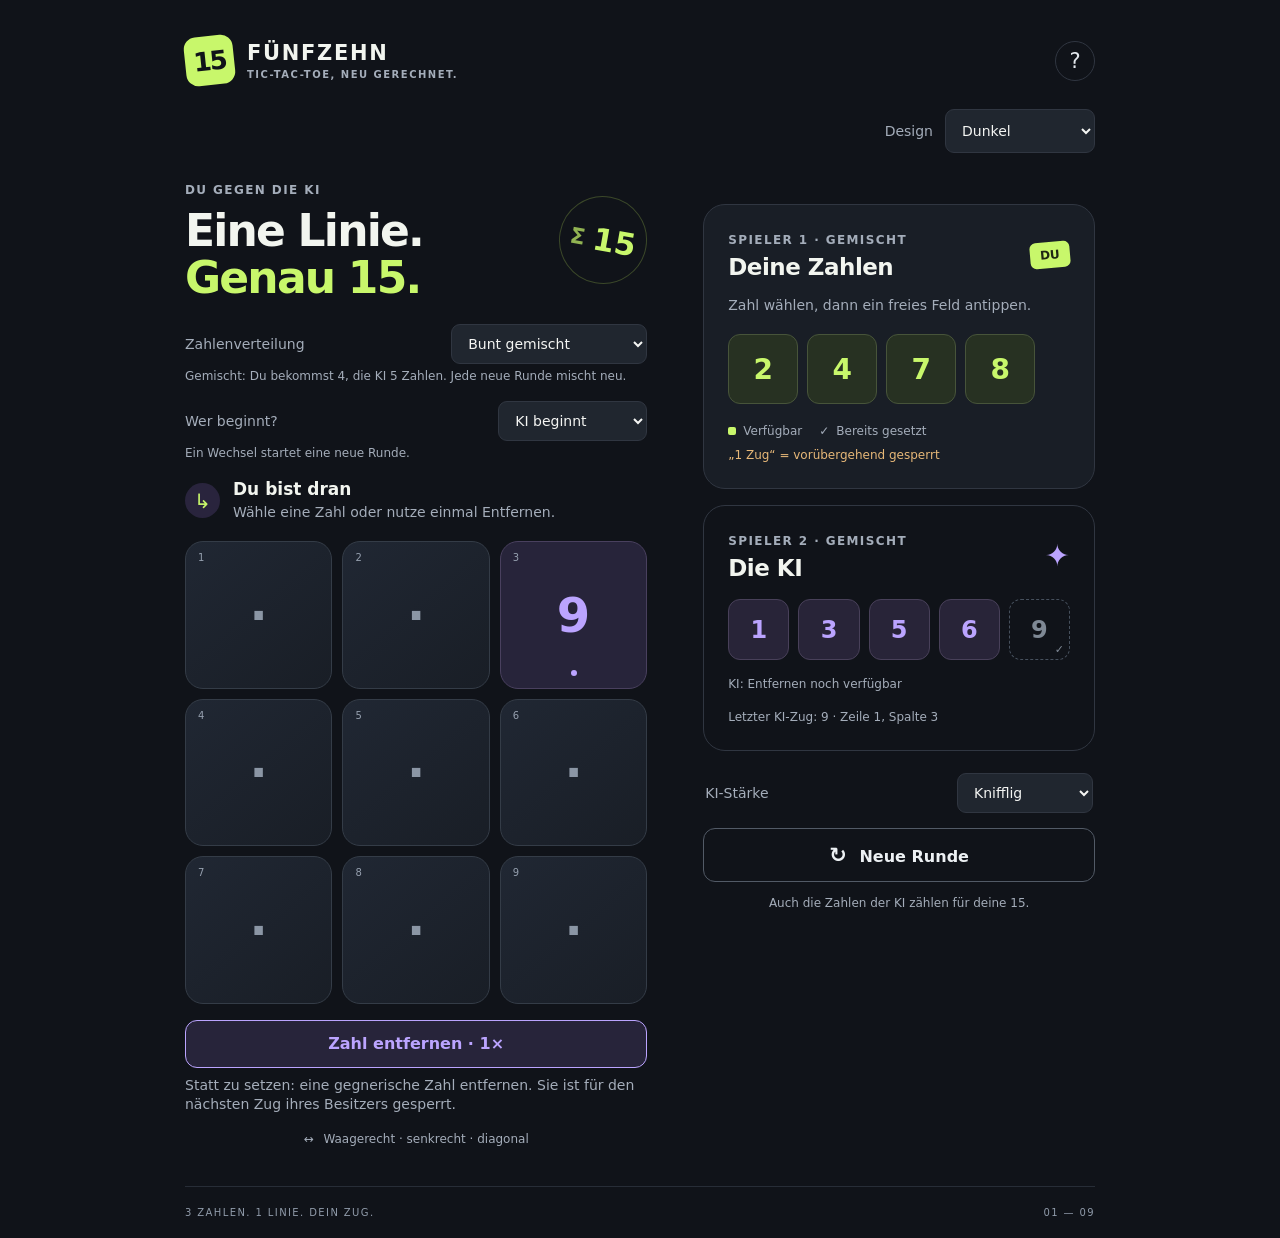
==== commit 3c939261: "Design-Auswahl Dunkel oder Hell & frisch aktivieren" ====
--- a/index.html
+++ b/index.html
@@ -1,9 +1,9 @@
 <!doctype html>
-<html lang="de"><head><meta charset="UTF-8"><meta name="viewport" content="width=device-width,initial-scale=1,viewport-fit=cover"><meta name="theme-color" content="#101319"><meta name="description" content="Drei Zahlen, eine Linie, genau 15. Spiele Zahlen-Tic-Tac-Toe gegen die KI."><title>FÜNFZEHN · Zahlen Tic-Tac-Toe</title><link rel="icon" type="image/svg+xml" href="data:image/svg+xml,%3Csvg xmlns='http://www.w3.org/2000/svg' viewBox='0 0 64 64'%3E%3Crect width='64' height='64' rx='16' fill='%23c8f76b'/%3E%3Ctext x='32' y='44' text-anchor='middle' font-family='Arial' font-weight='bold' font-size='38' fill='%23101319'%3E15%3C/text%3E%3C/svg%3E"><link rel="stylesheet" href="style-mixed.css"></head>
-<body><main><header><a class="brand" href="./" aria-label="Fünfzehn Startseite"><span class="mark">15</span><span>FÜNFZEHN<span class="subbrand">TIC-TAC-TOE, NEU GERECHNET.</span></span></a><button id="help" class="icon" aria-label="Spielregeln öffnen">?</button></header>
+<html lang="de"><head><meta charset="UTF-8"><meta name="viewport" content="width=device-width,initial-scale=1,viewport-fit=cover"><meta name="theme-color" content="#101319"><meta name="description" content="Drei Zahlen, eine Linie, genau 15. Spiele Zahlen-Tic-Tac-Toe gegen die KI."><title>FÜNFZEHN · Zahlen Tic-Tac-Toe</title><link rel="icon" type="image/svg+xml" href="data:image/svg+xml,%3Csvg xmlns='http://www.w3.org/2000/svg' viewBox='0 0 64 64'%3E%3Crect width='64' height='64' rx='16' fill='%23c8f76b'/%3E%3Ctext x='32' y='44' text-anchor='middle' font-family='Arial' font-weight='bold' font-size='38' fill='%23101319'%3E15%3C/text%3E%3C/svg%3E"><script>try{if(localStorage.getItem("fuenfzehn-theme")==="light")document.documentElement.dataset.theme="light"}catch{}</script><link rel="stylesheet" href="style-mixed.css"><link rel="stylesheet" href="themes.css"></head>
+<body><main><header><a class="brand" href="./" aria-label="Fünfzehn Startseite"><span class="mark">15</span><span>FÜNFZEHN<span class="subbrand">TIC-TAC-TOE, NEU GERECHNET.</span></span></a><button id="help" class="icon" aria-label="Spielregeln öffnen">?</button></header><div class="theme-picker"><label for="theme">Design</label><select id="theme"><option value="dark">Dunkel</option><option value="light">Hell &amp; frisch</option></select></div>
 <div class="layout"><section class="game" aria-label="Spielfeld"><div class="gamehead"><div><span class="eyebrow">DU GEGEN DIE KI</span><h1>Eine Linie.<br><span>Genau 15.</span></h1></div><div class="target"><span>Σ</span> 15</div></div><div class="controls variant"><label for="variant">Zahlenverteilung</label><select id="variant" aria-describedby="variant-note"><option value="mixed" selected>Bunt gemischt</option><option value="classic">Gerade / ungerade</option></select></div><p id="variant-note" class="startnote">Gemischt: Du bekommst 4, die KI 5 Zahlen. Jede neue Runde mischt neu.</p><div class="controls starter"><label for="starter">Wer beginnt?</label><select id="starter" aria-describedby="starter-note"><option value="1" selected>KI beginnt</option><option value="0">Du beginnst</option></select></div><p id="starter-note" class="startnote">Ein Wechsel startet eine neue Runde.</p><div class="turn" role="status" aria-live="polite"><span id="turnsymbol" class="turnsymbol">✦</span><div><strong id="status">Die KI beginnt …</strong><span id="hint">Der gewählte Startspieler eröffnet die Runde.</span></div></div><div id="board" class="board" aria-label="Tic-Tac-Toe Spielfeld"></div><button id="remove" class="remove-action" aria-pressed="false" aria-describedby="remove-note">Zahl entfernen · 1×</button><p id="remove-note" class="remove-note">Statt zu setzen: eine gegnerische Zahl entfernen. Sie ist für den nächsten Zug ihres Besitzers gesperrt.</p><div class="boardnote"><span>↔</span> Waagerecht · senkrecht · diagonal</div><div id="result" class="result" hidden></div></section>
 <aside><section class="tray yours"><div class="trayhead"><div><span class="eyebrow" id="human-label">SPIELER 1 · GEMISCHT</span><h2>Deine Zahlen</h2></div><span class="badge">DU</span></div><p id="choose">Zahl wählen, dann ein freies Feld antippen.</p><div id="human" class="numbers"></div><div class="legend"><span class="legendmark"></span> Verfügbar <span class="usedmark">✓</span> Bereits gesetzt</div><p class="lock-legend">„1 Zug“ = vorübergehend gesperrt</p></section>
 <section class="tray opponent"><div class="trayhead"><div><span class="eyebrow" id="ai-label">SPIELER 2 · GEMISCHT</span><h2>Die KI</h2></div><span class="spark">✦</span></div><div id="ai" class="numbers"></div><p id="ai-removal" class="last">KI: Entfernen noch verfügbar</p><p class="last" id="last">Die KI überlegt ihren ersten Zug.</p></section>
 <div class="controls"><label for="difficulty">KI-Stärke</label><select id="difficulty"><option value="easy">Entspannt</option><option value="medium" selected>Knifflig</option><option value="hard">Stark</option></select></div><button id="restart" class="restart"><span>↻</span> Neue Runde</button><p class="tip">Auch die Zahlen der KI zählen für deine 15.</p></aside></div><footer><span>3 ZAHLEN. 1 LINIE. DEIN ZUG.</span><span>01 — 09</span></footer></main>
-<dialog id="rules"><div class="dialoghead"><h2>So geht Fünfzehn</h2><button class="icon" id="close" aria-label="Spielregeln schließen">×</button></div><ol><li><strong>Wähle die Zahlenverteilung.</strong> Bei „Bunt gemischt“ bekommst du vier zufällige Zahlen, die KI fünf. Beide haben gerade und ungerade Zahlen. Jede Zahl von 1 bis 9 gehört genau einer Seite. Deine Zahlen sind grün, die der KI violett – unabhängig davon, ob sie gerade oder ungerade sind. Eine neue Runde mischt neu. Bei „Gerade / ungerade“ hast du wie bisher 2, 4, 6 und 8, die KI 1, 3, 5, 7 und 9. Über „Wer beginnt?“ entscheidest du, wer den ersten Zug macht.</li><li><strong>Wählen und setzen.</strong> Tippe zuerst auf deine Zahl, dann auf ein freies Feld. Jede Zahl darf nur einmal gleichzeitig auf dem Brett liegen.</li><li><strong>Mach die 15 voll.</strong> Wer mit seinem Zug eine waagerechte, senkrechte oder diagonale Linie aus drei Zahlen mit Summe 15 vervollständigt, gewinnt. Beide Farben zählen!</li><li><strong>Einmal entfernen.</strong> Jede Seite darf einmal pro Runde eine gegnerische Zahl entfernen statt selbst zu setzen. Die entfernte Zahl geht zurück in den Vorrat, bleibt aber für den nächsten Zug ihres Besitzers gesperrt. Erst nach diesem Zug darf sie wieder gesetzt werden. Auch eigenes Entfernen zählt als Zug. Ist weder Setzen noch Entfernen möglich, wird automatisch ausgesetzt und die Sperre aufgehoben. Du kannst die Auswahl vor dem Antippen einer Zahl abbrechen. Eine fertige 15 gewinnt sofort und kann nicht mehr entfernt werden.</li><li><strong>Keine Zahl mehr übrig?</strong> Du darfst noch entfernen, wenn deine Aktion verfügbar ist. Wer weder setzen noch entfernen kann, setzt aus.</li><li><strong>Alles voll, keine 15?</strong> Dann ist die Runde unentschieden.</li></ol><div class="example"><b>2</b><span>+</span><b>9</b><span>+</span><b>4</b><span>=</span><strong>15</strong></div><p>Eine Variante von Numerical Tic-Tac-Toe.</p><a href="https://www.novelgames.com/en/numericaltictactoe/" target="_blank" rel="noopener noreferrer">Mehr über die Spielregeln</a></dialog><script type="module" src="app-mixed.js"></script></body></html>
+<dialog id="rules"><div class="dialoghead"><h2>So geht Fünfzehn</h2><button class="icon" id="close" aria-label="Spielregeln schließen">×</button></div><ol><li><strong>Wähle die Zahlenverteilung.</strong> Bei „Bunt gemischt“ bekommst du vier zufällige Zahlen, die KI fünf. Beide haben gerade und ungerade Zahlen. Jede Zahl von 1 bis 9 gehört genau einer Seite. Deine Zahlen sind grün, die der KI violett – unabhängig davon, ob sie gerade oder ungerade sind. Eine neue Runde mischt neu. Bei „Gerade / ungerade“ hast du wie bisher 2, 4, 6 und 8, die KI 1, 3, 5, 7 und 9. Über „Wer beginnt?“ entscheidest du, wer den ersten Zug macht.</li><li><strong>Wählen und setzen.</strong> Tippe zuerst auf deine Zahl, dann auf ein freies Feld. Jede Zahl darf nur einmal gleichzeitig auf dem Brett liegen.</li><li><strong>Mach die 15 voll.</strong> Wer mit seinem Zug eine waagerechte, senkrechte oder diagonale Linie aus drei Zahlen mit Summe 15 vervollständigt, gewinnt. Beide Farben zählen!</li><li><strong>Einmal entfernen.</strong> Jede Seite darf einmal pro Runde eine gegnerische Zahl entfernen statt selbst zu setzen. Die entfernte Zahl geht zurück in den Vorrat, bleibt aber für den nächsten Zug ihres Besitzers gesperrt. Erst nach diesem Zug darf sie wieder gesetzt werden. Auch eigenes Entfernen zählt als Zug. Ist weder Setzen noch Entfernen möglich, wird automatisch ausgesetzt und die Sperre aufgehoben. Du kannst die Auswahl vor dem Antippen einer Zahl abbrechen. Eine fertige 15 gewinnt sofort und kann nicht mehr entfernt werden.</li><li><strong>Keine Zahl mehr übrig?</strong> Du darfst noch entfernen, wenn deine Aktion verfügbar ist. Wer weder setzen noch entfernen kann, setzt aus.</li><li><strong>Alles voll, keine 15?</strong> Dann ist die Runde unentschieden.</li></ol><div class="example"><b>2</b><span>+</span><b>9</b><span>+</span><b>4</b><span>=</span><strong>15</strong></div><p>Eine Variante von Numerical Tic-Tac-Toe.</p><a href="https://www.novelgames.com/en/numericaltictactoe/" target="_blank" rel="noopener noreferrer">Mehr über die Spielregeln</a></dialog><script type="module" src="app-mixed.js"></script><script src="theme.js" defer></script></body></html>
 
--- a/themes.css
+++ b/themes.css
@@ -0,0 +1,42 @@
+
+.theme-picker{display:flex;align-items:center;justify-content:flex-end;gap:12px;margin:-24px 0 26px;color:var(--muted);font-size:14px}
+.theme-picker select{min-height:44px}
+:root[data-theme="light"]{color-scheme:light;--bg:#f4fafc;--panel:#ffffff;--muted:#516779;--lime:#007b6d;--purple:#7141c6;--border:#cedee5}
+[data-theme="light"] body{color:#183344;background:radial-gradient(ellipse at 0 0,#d3faf0 0,transparent 52%),radial-gradient(ellipse at 100% 0,#e0ebff 0,transparent 55%),var(--bg);background-attachment:fixed}
+[data-theme="light"] .mark{background:linear-gradient(135deg,#46e1b2,#39cce2);color:#123c40;box-shadow:0 5px 16px #12797820}
+[data-theme="light"] .icon{background:white;color:#314f61}
+[data-theme="light"] .target{background:#d9faf0;border-color:#91dbc7;color:#006f63;box-shadow:0 8px 24px #1aa78a12}
+[data-theme="light"] .turnsymbol{background:#eee5ff}
+[data-theme="light"] .cell{background:linear-gradient(145deg,#fff,#eef6fa);border-color:#c4d8e2;color:#637c8b;box-shadow:0 4px 12px #32546d0a}
+[data-theme="light"] .cell:not(:disabled):hover{background:#dcf8ee;border-color:#007b6d}
+[data-theme="light"] .cell.even{background:#d6f7ec;border-color:#79cfb8;color:#006e61}
+[data-theme="light"] .cell.odd{background:#ede2ff;border-color:#bca0ea;color:#6839b7}
+[data-theme="light"] .cell .position{color:#536c7e}
+[data-theme="light"] .cell.win{border:2px solid #007b6d;box-shadow:0 0 0 3px #47d5af40,0 6px 18px #0a8e7620}
+[data-theme="light"] .tray{box-shadow:0 10px 32px #2e6c8710}
+[data-theme="light"] .opponent{background:#ffffffd9}
+[data-theme="light"] .badge{background:#45deb4;color:#123f39}
+[data-theme="light"] .number{background:#d6f7ec;border-color:#79cfb8;color:#006e61}
+[data-theme="light"] .number.selected{background:#007b6d;color:#fff;box-shadow:0 0 0 3px #fff,0 0 0 5px #007b6d}
+[data-theme="light"] .opponent .number{background:#ede2ff;border-color:#bca0ea;color:#6839b7}
+[data-theme="light"] .number.used,[data-theme="light"] .opponent .number.used{background:#f1f5f8;color:#667a89;border:1px dashed #9aafbc}
+[data-theme="light"] select{background:white;color:#233e50;border-color:#b7cdd8}
+[data-theme="light"] .restart{background:#fff;border-color:#a8c2cf;color:#244457;box-shadow:0 4px 12px #32546d08}
+[data-theme="light"] .restart:hover{background:#e8f8f5;border-color:#007b6d}
+[data-theme="light"] footer{border-color:#cedee5;color:#516779}
+[data-theme="light"] .result{background:#d6f7ec;border-color:#79cfb8;color:#006e61}
+[data-theme="light"] dialog{background:#fff;color:#183344;box-shadow:0 24px 90px #163e4f33}
+[data-theme="light"] dialog::backdrop{background:#16334466}
+[data-theme="light"] dialog li{color:#425c6e}
+[data-theme="light"] dialog strong{color:#183344}
+[data-theme="light"] .example{background:#eff8f8}
+[data-theme="light"] .example strong{color:#007b6d}
+[data-theme="light"] .remove-action{background:#f0e8ff;border-color:#bca0ea;color:#6839b7}
+[data-theme="light"] .remove-action[aria-pressed="true"]{background:#7141c6;color:#fff}
+[data-theme="light"] .remove-action:disabled{opacity:1;background:#edf1f5;color:#6c7f8d;border-color:#c7d4dd}
+[data-theme="light"] .cell.removable{border:2px dashed #7141c6}
+[data-theme="light"] .cell.removable:not(:disabled):hover{background:#e1cffc;border-color:#592ca6}
+[data-theme="light"] .number.blocked,[data-theme="light"] .opponent .number.blocked{color:#86500c;background:repeating-linear-gradient(135deg,#fff3db,#fff3db 6px,#ffe9bd 6px,#ffe9bd 12px);border:1px dashed #aa741f}
+[data-theme="light"] .tray .lock-legend{color:#86500c}
+[data-theme="light"] button:focus-visible,[data-theme="light"] a:focus-visible,[data-theme="light"] select:focus-visible{outline-color:#254fc6}
+@media(max-width:700px){.theme-picker{margin:-7px 0 22px;justify-content:space-between}.theme-picker select{min-width:155px}}
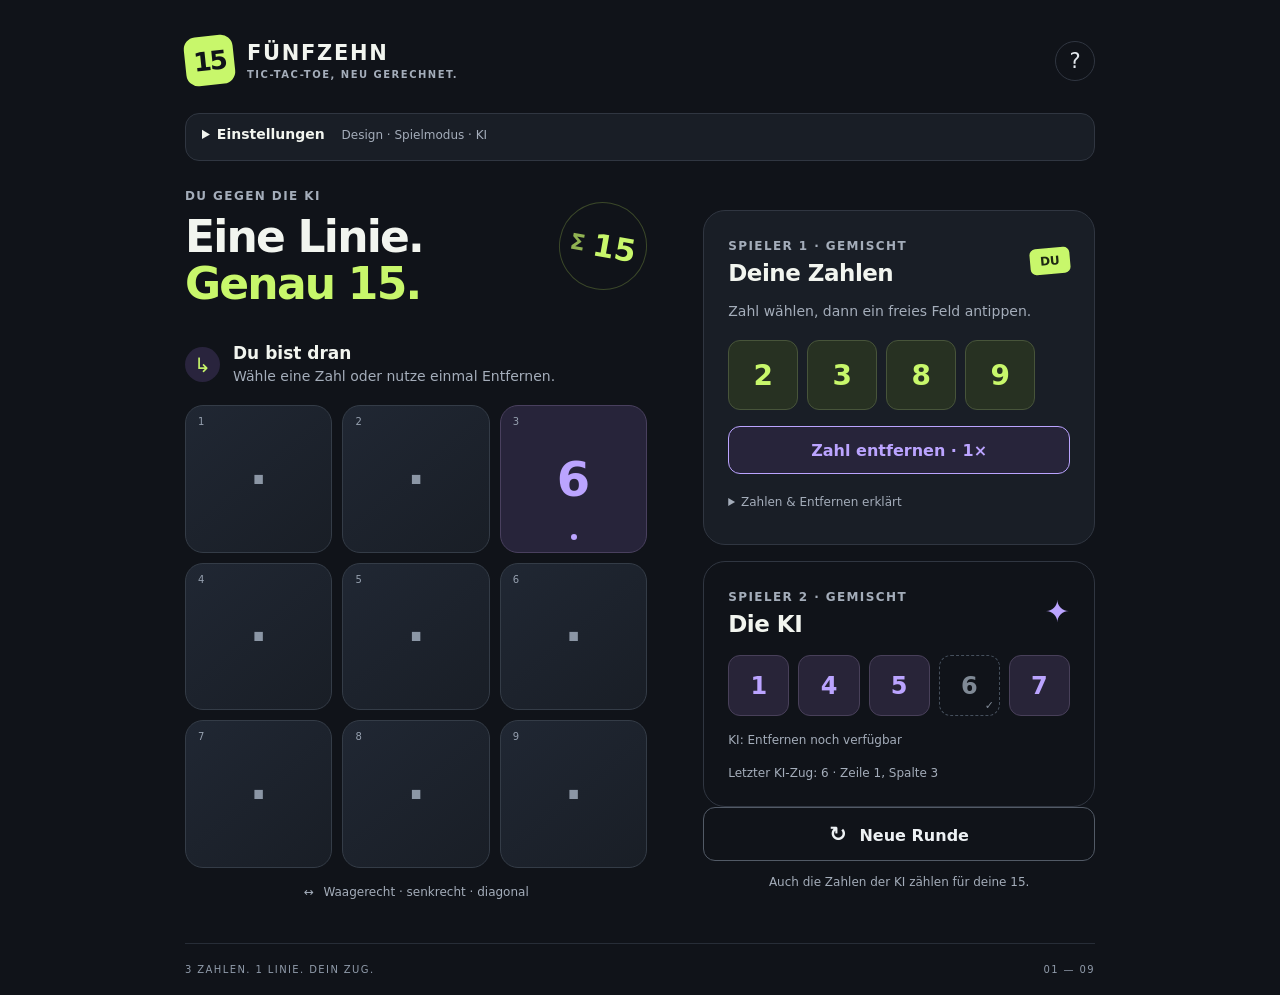
==== commit 1ed53fb4: "Keep board and number tray together on phones; group settings" ====
--- a/index.html
+++ b/index.html
@@ -1,9 +1,9 @@
 <!doctype html>
-<html lang="de"><head><meta charset="UTF-8"><meta name="viewport" content="width=device-width,initial-scale=1,viewport-fit=cover"><meta name="theme-color" content="#101319"><meta name="description" content="Drei Zahlen, eine Linie, genau 15. Spiele Zahlen-Tic-Tac-Toe gegen die KI."><title>FÜNFZEHN · Zahlen Tic-Tac-Toe</title><link rel="icon" type="image/svg+xml" href="data:image/svg+xml,%3Csvg xmlns='http://www.w3.org/2000/svg' viewBox='0 0 64 64'%3E%3Crect width='64' height='64' rx='16' fill='%23c8f76b'/%3E%3Ctext x='32' y='44' text-anchor='middle' font-family='Arial' font-weight='bold' font-size='38' fill='%23101319'%3E15%3C/text%3E%3C/svg%3E"><script>try{if(localStorage.getItem("fuenfzehn-theme")==="light")document.documentElement.dataset.theme="light"}catch{}</script><link rel="stylesheet" href="style-mixed.css"><link rel="stylesheet" href="themes.css"></head>
-<body><main><header><a class="brand" href="./" aria-label="Fünfzehn Startseite"><span class="mark">15</span><span>FÜNFZEHN<span class="subbrand">TIC-TAC-TOE, NEU GERECHNET.</span></span></a><button id="help" class="icon" aria-label="Spielregeln öffnen">?</button></header><div class="theme-picker"><label for="theme">Design</label><select id="theme"><option value="dark">Dunkel</option><option value="light">Hell &amp; frisch</option></select></div>
-<div class="layout"><section class="game" aria-label="Spielfeld"><div class="gamehead"><div><span class="eyebrow">DU GEGEN DIE KI</span><h1>Eine Linie.<br><span>Genau 15.</span></h1></div><div class="target"><span>Σ</span> 15</div></div><div class="controls variant"><label for="variant">Zahlenverteilung</label><select id="variant" aria-describedby="variant-note"><option value="mixed" selected>Bunt gemischt</option><option value="classic">Gerade / ungerade</option></select></div><p id="variant-note" class="startnote">Gemischt: Du bekommst 4, die KI 5 Zahlen. Jede neue Runde mischt neu.</p><div class="controls starter"><label for="starter">Wer beginnt?</label><select id="starter" aria-describedby="starter-note"><option value="1" selected>KI beginnt</option><option value="0">Du beginnst</option></select></div><p id="starter-note" class="startnote">Ein Wechsel startet eine neue Runde.</p><div class="turn" role="status" aria-live="polite"><span id="turnsymbol" class="turnsymbol">✦</span><div><strong id="status">Die KI beginnt …</strong><span id="hint">Der gewählte Startspieler eröffnet die Runde.</span></div></div><div id="board" class="board" aria-label="Tic-Tac-Toe Spielfeld"></div><button id="remove" class="remove-action" aria-pressed="false" aria-describedby="remove-note">Zahl entfernen · 1×</button><p id="remove-note" class="remove-note">Statt zu setzen: eine gegnerische Zahl entfernen. Sie ist für den nächsten Zug ihres Besitzers gesperrt.</p><div class="boardnote"><span>↔</span> Waagerecht · senkrecht · diagonal</div><div id="result" class="result" hidden></div></section>
-<aside><section class="tray yours"><div class="trayhead"><div><span class="eyebrow" id="human-label">SPIELER 1 · GEMISCHT</span><h2>Deine Zahlen</h2></div><span class="badge">DU</span></div><p id="choose">Zahl wählen, dann ein freies Feld antippen.</p><div id="human" class="numbers"></div><div class="legend"><span class="legendmark"></span> Verfügbar <span class="usedmark">✓</span> Bereits gesetzt</div><p class="lock-legend">„1 Zug“ = vorübergehend gesperrt</p></section>
+<html lang="de"><head><meta charset="UTF-8"><meta name="viewport" content="width=device-width,initial-scale=1,viewport-fit=cover"><meta name="theme-color" content="#101319"><meta name="description" content="Drei Zahlen, eine Linie, genau 15. Spiele Zahlen-Tic-Tac-Toe gegen die KI."><title>FÜNFZEHN · Zahlen Tic-Tac-Toe</title><link rel="icon" type="image/svg+xml" href="data:image/svg+xml,%3Csvg xmlns='http://www.w3.org/2000/svg' viewBox='0 0 64 64'%3E%3Crect width='64' height='64' rx='16' fill='%23c8f76b'/%3E%3Ctext x='32' y='44' text-anchor='middle' font-family='Arial' font-weight='bold' font-size='38' fill='%23101319'%3E15%3C/text%3E%3C/svg%3E"><script>try{if(localStorage.getItem("fuenfzehn-theme")==="light")document.documentElement.dataset.theme="light"}catch{}</script><link rel="stylesheet" href="style-mixed.css"><link rel="stylesheet" href="themes.css"><link rel="stylesheet" href="mobile.css"></head>
+<body><main><header><a class="brand" href="./" aria-label="Fünfzehn Startseite"><span class="mark">15</span><span>FÜNFZEHN<span class="subbrand">TIC-TAC-TOE, NEU GERECHNET.</span></span></a><button id="help" class="icon" aria-label="Spielregeln öffnen">?</button></header><details class="settings"><summary>Einstellungen <span>Design · Spielmodus · KI</span></summary><div class="settings-body"><div class="theme-picker"><label for="theme">Design</label><select id="theme"><option value="dark">Dunkel</option><option value="light">Hell &amp; frisch</option></select></div><div class="controls variant"><label for="variant">Zahlenverteilung</label><select id="variant" aria-describedby="variant-note"><option value="mixed" selected>Bunt gemischt</option><option value="classic">Gerade / ungerade</option></select></div><p id="variant-note" class="startnote">Gemischt: Du bekommst 4, die KI 5 Zahlen. Jede neue Runde mischt neu.</p><div class="controls starter"><label for="starter">Wer beginnt?</label><select id="starter" aria-describedby="starter-note"><option value="1" selected>KI beginnt</option><option value="0">Du beginnst</option></select></div><p id="starter-note" class="startnote">Ein Wechsel startet eine neue Runde.</p><div class="controls"><label for="difficulty">KI-Stärke</label><select id="difficulty"><option value="easy">Entspannt</option><option value="medium" selected>Knifflig</option><option value="hard">Stark</option></select></div></div></details>
+<div class="layout"><section class="game" aria-label="Spielfeld"><div class="gamehead"><div><span class="eyebrow">DU GEGEN DIE KI</span><h1>Eine Linie.<br><span>Genau 15.</span></h1></div><div class="target"><span>Σ</span> 15</div></div><div class="turn" role="status" aria-live="polite"><span id="turnsymbol" class="turnsymbol">✦</span><div><strong id="status">Die KI beginnt …</strong><span id="hint">Der gewählte Startspieler eröffnet die Runde.</span></div></div><div id="board" class="board" aria-label="Tic-Tac-Toe Spielfeld"></div><div class="boardnote"><span>↔</span> Waagerecht · senkrecht · diagonal</div><div id="result" class="result" hidden></div></section>
+<aside><section class="tray yours"><div class="trayhead"><div><span class="eyebrow" id="human-label">SPIELER 1 · GEMISCHT</span><h2>Deine Zahlen</h2></div><span class="badge">DU</span></div><p id="choose">Zahl wählen, dann ein freies Feld antippen.</p><div id="human" class="numbers"></div><button id="remove" class="remove-action" aria-pressed="false" >Zahl entfernen · 1×</button><details class="number-help"><summary>Zahlen &amp; Entfernen erklärt</summary><div class="legend"><span class="legendmark"></span> Verfügbar <span class="usedmark">✓</span> Bereits gesetzt</div><p class="lock-legend">„1 Zug“ = vorübergehend gesperrt</p><p>Entferne einmal eine gegnerische Zahl statt zu setzen. Sie bleibt für den nächsten Zug ihres Besitzers gesperrt.</p></details></section>
 <section class="tray opponent"><div class="trayhead"><div><span class="eyebrow" id="ai-label">SPIELER 2 · GEMISCHT</span><h2>Die KI</h2></div><span class="spark">✦</span></div><div id="ai" class="numbers"></div><p id="ai-removal" class="last">KI: Entfernen noch verfügbar</p><p class="last" id="last">Die KI überlegt ihren ersten Zug.</p></section>
-<div class="controls"><label for="difficulty">KI-Stärke</label><select id="difficulty"><option value="easy">Entspannt</option><option value="medium" selected>Knifflig</option><option value="hard">Stark</option></select></div><button id="restart" class="restart"><span>↻</span> Neue Runde</button><p class="tip">Auch die Zahlen der KI zählen für deine 15.</p></aside></div><footer><span>3 ZAHLEN. 1 LINIE. DEIN ZUG.</span><span>01 — 09</span></footer></main>
+<button id="restart" class="restart"><span>↻</span> Neue Runde</button><p class="tip">Auch die Zahlen der KI zählen für deine 15.</p></aside></div><footer><span>3 ZAHLEN. 1 LINIE. DEIN ZUG.</span><span>01 — 09</span></footer></main>
 <dialog id="rules"><div class="dialoghead"><h2>So geht Fünfzehn</h2><button class="icon" id="close" aria-label="Spielregeln schließen">×</button></div><ol><li><strong>Wähle die Zahlenverteilung.</strong> Bei „Bunt gemischt“ bekommst du vier zufällige Zahlen, die KI fünf. Beide haben gerade und ungerade Zahlen. Jede Zahl von 1 bis 9 gehört genau einer Seite. Deine Zahlen sind grün, die der KI violett – unabhängig davon, ob sie gerade oder ungerade sind. Eine neue Runde mischt neu. Bei „Gerade / ungerade“ hast du wie bisher 2, 4, 6 und 8, die KI 1, 3, 5, 7 und 9. Über „Wer beginnt?“ entscheidest du, wer den ersten Zug macht.</li><li><strong>Wählen und setzen.</strong> Tippe zuerst auf deine Zahl, dann auf ein freies Feld. Jede Zahl darf nur einmal gleichzeitig auf dem Brett liegen.</li><li><strong>Mach die 15 voll.</strong> Wer mit seinem Zug eine waagerechte, senkrechte oder diagonale Linie aus drei Zahlen mit Summe 15 vervollständigt, gewinnt. Beide Farben zählen!</li><li><strong>Einmal entfernen.</strong> Jede Seite darf einmal pro Runde eine gegnerische Zahl entfernen statt selbst zu setzen. Die entfernte Zahl geht zurück in den Vorrat, bleibt aber für den nächsten Zug ihres Besitzers gesperrt. Erst nach diesem Zug darf sie wieder gesetzt werden. Auch eigenes Entfernen zählt als Zug. Ist weder Setzen noch Entfernen möglich, wird automatisch ausgesetzt und die Sperre aufgehoben. Du kannst die Auswahl vor dem Antippen einer Zahl abbrechen. Eine fertige 15 gewinnt sofort und kann nicht mehr entfernt werden.</li><li><strong>Keine Zahl mehr übrig?</strong> Du darfst noch entfernen, wenn deine Aktion verfügbar ist. Wer weder setzen noch entfernen kann, setzt aus.</li><li><strong>Alles voll, keine 15?</strong> Dann ist die Runde unentschieden.</li></ol><div class="example"><b>2</b><span>+</span><b>9</b><span>+</span><b>4</b><span>=</span><strong>15</strong></div><p>Eine Variante von Numerical Tic-Tac-Toe.</p><a href="https://www.novelgames.com/en/numericaltictactoe/" target="_blank" rel="noopener noreferrer">Mehr über die Spielregeln</a></dialog><script type="module" src="app-mixed.js"></script><script src="theme.js" defer></script></body></html>
 
--- a/mobile.css
+++ b/mobile.css
@@ -0,0 +1,72 @@
+
+/* Compact controls, with one shared set of accessible inputs. */
+.settings{border:1px solid var(--border);border-radius:14px;background:var(--panel);margin:-20px 0 24px}
+.settings>summary{min-height:46px;padding:12px 16px;cursor:pointer;font-size:14px;font-weight:650}
+.settings>summary span{font-size:12px;color:var(--muted);font-weight:400;margin-left:12px}
+.settings-body{padding:0 16px 12px;display:grid;grid-template-columns:1fr 1fr;gap:4px 24px}
+.settings .theme-picker,.settings .controls{margin:10px 0;justify-content:space-between}
+.settings .theme-picker{grid-column:1/-1}
+.settings .startnote{grid-column:2}
+.settings .controls select{max-width:65%;min-height:44px}
+.settings .controls.variant{grid-column:1;grid-row:2}
+.settings #variant-note{grid-row:2;align-self:center}
+.settings .controls.starter{grid-column:1;grid-row:3}
+.settings #starter-note{grid-row:3;align-self:center}
+.number-help{margin-top:14px;font-size:12px;color:var(--muted)}
+.number-help summary{cursor:pointer;min-height:32px;padding:7px 0}
+.number-help .legend{margin-top:8px;flex-wrap:wrap}
+.number-help p{font-size:12px}
+summary:focus-visible{outline:3px solid var(--lime);outline-offset:3px}
+@media(max-width:700px){
+ main{max-width:460px;padding:12px 16px max(14px,env(safe-area-inset-bottom))}
+ header{margin-bottom:14px}
+ .brand{font-size:17px;gap:10px}
+ .mark{width:35px;height:35px;font-size:22px;border-radius:10px}
+ .subbrand{font-size:8px;letter-spacing:1px}
+ .icon{min-width:44px;min-height:44px}
+ .settings{margin:0 0 10px;border-radius:12px}
+ .settings>summary{padding:12px;font-size:13px}
+ .settings>summary span{font-size:11px;margin-left:6px}
+ .settings-body{display:block;padding:0 12px 12px}
+ .settings .theme-picker{margin:8px 0}
+ .settings .startnote{font-size:11px;line-height:1.4;margin-bottom:12px}
+ .layout{gap:10px}
+ .gamehead{display:none}
+ .turn{min-height:52px;padding:0 0 8px;gap:9px}
+ .turnsymbol{width:28px;height:28px;font-size:17px}
+ .turn strong{font-size:16px}
+ .turn #hint{font-size:12px;margin-top:2px;line-height:1.35}
+ .board{width:min(100%,300px);margin:auto;gap:6px}
+ .cell{font-size:34px;border-radius:13px}
+ .cell .position{left:9px;top:7px;font-size:9px}
+ .cell.latest:after{bottom:7px;width:5px;height:5px}
+ .boardnote{font-size:10px;margin-top:6px}
+ .result{padding:8px;margin-top:8px;font-size:14px}
+ aside{display:flex;flex-direction:column;gap:8px}
+ .tray{padding:10px 12px;border-radius:14px}
+ .trayhead .eyebrow,.badge,.spark{display:none}
+ .tray h2{font-size:15px;margin:0}
+ .tray p#choose{font-size:11px;margin:5px 0;line-height:1.3}
+ .numbers{gap:8px;margin-top:8px}
+ .number{height:44px;font-size:24px;border-radius:9px}
+ .number.selected{box-shadow:0 0 0 2px var(--panel),0 0 0 4px var(--lime)}
+ .remove-action{margin-top:10px;padding:8px;min-height:44px;font-size:13px;border-radius:9px}
+ .number-help{margin-top:2px}
+ .number-help summary{font-size:11px;min-height:28px;padding:7px 0 3px}
+ .number-help .legend{font-size:11px}
+ .opponent{margin:0;display:grid;grid-template-columns:45px 1fr;gap:4px 8px;align-items:center}
+ .opponent .numbers{margin:0;gap:6px}
+ .opponent .number{height:32px;font-size:18px;border-radius:7px}
+ .opponent .number.blocked{height:40px;padding-bottom:13px}
+ .opponent .number.blocked:after{font-size:10px}
+ .opponent .last{grid-column:1/-1;margin:0;font-size:10px;line-height:1.35}
+ .opponent #last{margin:0}
+ .restart{padding:8px;min-height:44px;font-size:13px;border-radius:10px}
+ .restart span{font-size:17px}
+ .tip{font-size:10px;margin:0}
+ footer{display:none}
+}
+@media(max-width:700px) and (max-height:750px){
+ .board{max-width:258px}
+ .turn{min-height:48px}
+}
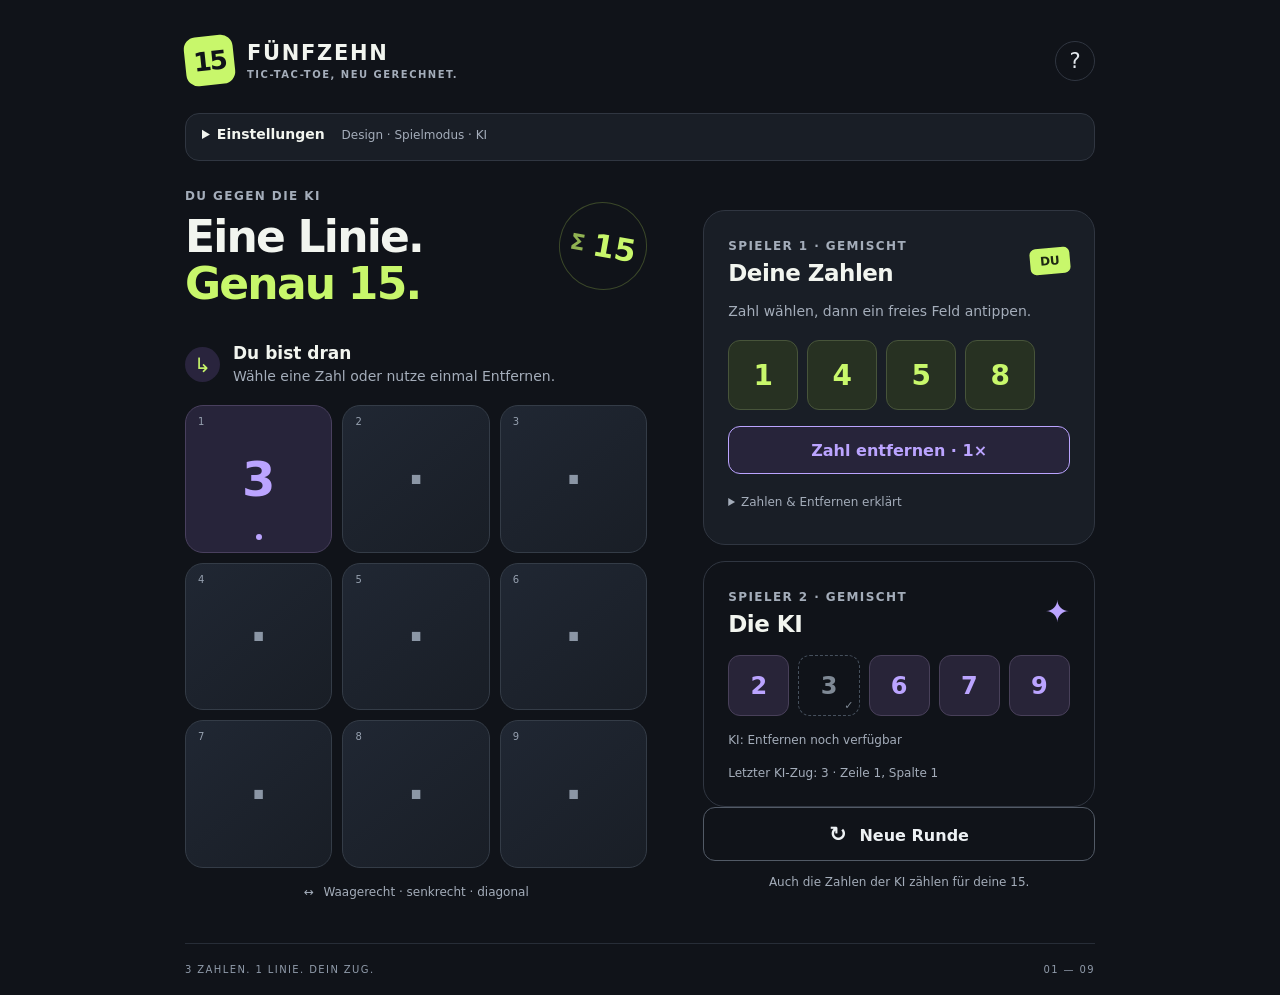
==== commit 78e99911: "Refresh cached compact layout styles" ====
--- a/index.html
+++ b/index.html
@@ -1,5 +1,5 @@
 <!doctype html>
-<html lang="de"><head><meta charset="UTF-8"><meta name="viewport" content="width=device-width,initial-scale=1,viewport-fit=cover"><meta name="theme-color" content="#101319"><meta name="description" content="Drei Zahlen, eine Linie, genau 15. Spiele Zahlen-Tic-Tac-Toe gegen die KI."><title>FÜNFZEHN · Zahlen Tic-Tac-Toe</title><link rel="icon" type="image/svg+xml" href="data:image/svg+xml,%3Csvg xmlns='http://www.w3.org/2000/svg' viewBox='0 0 64 64'%3E%3Crect width='64' height='64' rx='16' fill='%23c8f76b'/%3E%3Ctext x='32' y='44' text-anchor='middle' font-family='Arial' font-weight='bold' font-size='38' fill='%23101319'%3E15%3C/text%3E%3C/svg%3E"><script>try{if(localStorage.getItem("fuenfzehn-theme")==="light")document.documentElement.dataset.theme="light"}catch{}</script><link rel="stylesheet" href="style-mixed.css"><link rel="stylesheet" href="themes.css"><link rel="stylesheet" href="mobile.css"></head>
+<html lang="de"><head><meta charset="UTF-8"><meta name="viewport" content="width=device-width,initial-scale=1,viewport-fit=cover"><meta name="theme-color" content="#101319"><meta name="description" content="Drei Zahlen, eine Linie, genau 15. Spiele Zahlen-Tic-Tac-Toe gegen die KI."><title>FÜNFZEHN · Zahlen Tic-Tac-Toe</title><link rel="icon" type="image/svg+xml" href="data:image/svg+xml,%3Csvg xmlns='http://www.w3.org/2000/svg' viewBox='0 0 64 64'%3E%3Crect width='64' height='64' rx='16' fill='%23c8f76b'/%3E%3Ctext x='32' y='44' text-anchor='middle' font-family='Arial' font-weight='bold' font-size='38' fill='%23101319'%3E15%3C/text%3E%3C/svg%3E"><script>try{if(localStorage.getItem("fuenfzehn-theme")==="light")document.documentElement.dataset.theme="light"}catch{}</script><link rel="stylesheet" href="style-mixed.css"><link rel="stylesheet" href="themes.css"><link rel="stylesheet" href="mobile.css?v=2"></head>
 <body><main><header><a class="brand" href="./" aria-label="Fünfzehn Startseite"><span class="mark">15</span><span>FÜNFZEHN<span class="subbrand">TIC-TAC-TOE, NEU GERECHNET.</span></span></a><button id="help" class="icon" aria-label="Spielregeln öffnen">?</button></header><details class="settings"><summary>Einstellungen <span>Design · Spielmodus · KI</span></summary><div class="settings-body"><div class="theme-picker"><label for="theme">Design</label><select id="theme"><option value="dark">Dunkel</option><option value="light">Hell &amp; frisch</option></select></div><div class="controls variant"><label for="variant">Zahlenverteilung</label><select id="variant" aria-describedby="variant-note"><option value="mixed" selected>Bunt gemischt</option><option value="classic">Gerade / ungerade</option></select></div><p id="variant-note" class="startnote">Gemischt: Du bekommst 4, die KI 5 Zahlen. Jede neue Runde mischt neu.</p><div class="controls starter"><label for="starter">Wer beginnt?</label><select id="starter" aria-describedby="starter-note"><option value="1" selected>KI beginnt</option><option value="0">Du beginnst</option></select></div><p id="starter-note" class="startnote">Ein Wechsel startet eine neue Runde.</p><div class="controls"><label for="difficulty">KI-Stärke</label><select id="difficulty"><option value="easy">Entspannt</option><option value="medium" selected>Knifflig</option><option value="hard">Stark</option></select></div></div></details>
 <div class="layout"><section class="game" aria-label="Spielfeld"><div class="gamehead"><div><span class="eyebrow">DU GEGEN DIE KI</span><h1>Eine Linie.<br><span>Genau 15.</span></h1></div><div class="target"><span>Σ</span> 15</div></div><div class="turn" role="status" aria-live="polite"><span id="turnsymbol" class="turnsymbol">✦</span><div><strong id="status">Die KI beginnt …</strong><span id="hint">Der gewählte Startspieler eröffnet die Runde.</span></div></div><div id="board" class="board" aria-label="Tic-Tac-Toe Spielfeld"></div><div class="boardnote"><span>↔</span> Waagerecht · senkrecht · diagonal</div><div id="result" class="result" hidden></div></section>
 <aside><section class="tray yours"><div class="trayhead"><div><span class="eyebrow" id="human-label">SPIELER 1 · GEMISCHT</span><h2>Deine Zahlen</h2></div><span class="badge">DU</span></div><p id="choose">Zahl wählen, dann ein freies Feld antippen.</p><div id="human" class="numbers"></div><button id="remove" class="remove-action" aria-pressed="false" >Zahl entfernen · 1×</button><details class="number-help"><summary>Zahlen &amp; Entfernen erklärt</summary><div class="legend"><span class="legendmark"></span> Verfügbar <span class="usedmark">✓</span> Bereits gesetzt</div><p class="lock-legend">„1 Zug“ = vorübergehend gesperrt</p><p>Entferne einmal eine gegnerische Zahl statt zu setzen. Sie bleibt für den nächsten Zug ihres Besitzers gesperrt.</p></details></section>
--- a/mobile.css
+++ b/mobile.css
@@ -70,3 +70,8 @@
  .board{max-width:258px}
  .turn{min-height:48px}
 }
+
+@media(max-width:700px){
+ .yours #choose,.yours .number-help{display:none}
+ .opponent #last,.tip{display:none}
+}
